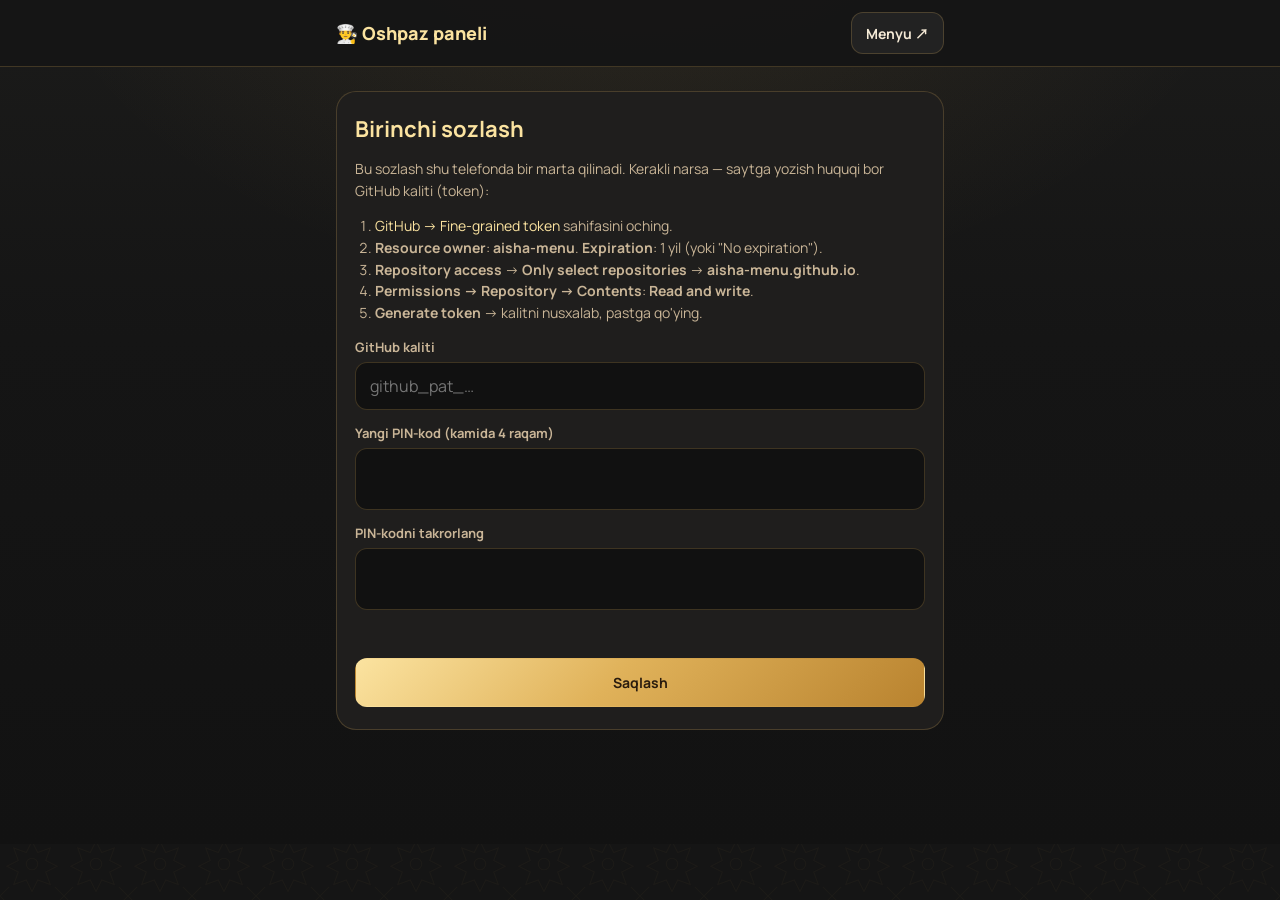
==== oshpaz.html @ 8985cff1 "AISHA (아이샤) e-menu: AL-Fayz menyusidan nusxa, yangi nom, logo, aloqa ma'lumotlari va narxlar Co-Auth" ====
<!doctype html>
<html lang="uz">
<head>
  <meta charset="utf-8">
  <meta name="viewport" content="width=device-width, initial-scale=1, viewport-fit=cover">
  <meta name="robots" content="noindex, nofollow">
  <title>AISHA — Oshpaz paneli</title>
  <meta name="theme-color" content="#151515">
  <link rel="icon" href="data:image/svg+xml,%3Csvg xmlns='http://www.w3.org/2000/svg' viewBox='0 0 40 40'%3E%3Cpath fill='%23E0B25A' d='M20 1l4.6 8.9 9.5-3.4-3.4 9.5L39.6 20l-8.9 4.6 3.4 9.5-9.5-3.4L20 39.6l-4.6-8.9-9.5 3.4 3.4-9.5L.4 20l8.9-4.6-3.4-9.5 9.5 3.4z'/%3E%3Ccircle cx='20' cy='20' r='11' fill='%23151515'/%3E%3Ctext x='20' y='25.5' text-anchor='middle' font-size='16' font-weight='700' fill='%23E0B25A' font-family='Georgia,serif'%3EA%3C/text%3E%3C/svg%3E">
  <link rel="preconnect" href="https://fonts.googleapis.com">
  <link rel="preconnect" href="https://fonts.gstatic.com" crossorigin>
  <link href="https://fonts.googleapis.com/css2?family=Manrope:wght@400;500;600;700;800&family=Noto+Sans+KR:wght@400;500;700&display=swap" rel="stylesheet">
  <link rel="stylesheet" href="style.css">
  <style>
    body { padding-bottom: 90px; }
    .wrap { max-width: 640px; margin: 0 auto; padding: 0 16px; }
    .top { position: sticky; top: 0; z-index: 10; background: rgba(21, 21, 21, .96); border-bottom: 1px solid var(--line); }
    .top .wrap { display: flex; align-items: center; gap: 10px; padding-top: 12px; padding-bottom: 12px; }
    .top h1 { flex: 1; margin: 0; font-size: 18px; font-weight: 800; color: var(--gold-2); }
    .btn { border: 1px solid var(--line); background: rgba(255, 255, 255, .06); color: var(--ink); border-radius: 12px; padding: 10px 14px; font: inherit; font-weight: 700; font-size: 14px; cursor: pointer; }
    .btn.gold { background: var(--gold-grad); color: #2A1C0E; border-color: transparent; }
    .btn.danger { color: #ff9b8a; }
    .btn:disabled { opacity: .5; }
    .panel { margin: 24px auto; padding: 22px 18px; border: 1px solid var(--line); border-radius: var(--radius); background: var(--card); }
    .panel h2 { margin: 0 0 6px; font-size: 22px; color: var(--gold-2); }
    .panel p, .panel li { color: var(--ink-2); font-size: 14px; line-height: 1.55; }
    .panel ol { padding-left: 20px; margin: 8px 0 14px; }
    .panel a { color: var(--gold-2); }
    label { display: block; font-size: 13px; font-weight: 700; color: var(--ink-2); margin: 14px 0 6px; }
    input { width: 100%; padding: 12px 14px; border-radius: 12px; border: 1px solid var(--line); background: #111; color: var(--ink); font: inherit; font-size: 16px; }
    input:focus { outline: 2px solid var(--gold); border-color: transparent; }
    .pin { letter-spacing: .5em; text-align: center; font-size: 26px; font-weight: 800; }
    .err { color: #ff9b8a; font-size: 14px; min-height: 20px; margin: 10px 0 0; }
    .row-btns { display: flex; gap: 10px; margin-top: 18px; }
    .row-btns .btn { flex: 1; padding: 14px; }
    .seg { display: flex; gap: 8px; padding: 12px 0; }
    .seg button { flex: 1; }
    .seg button.on { background: var(--gold-grad); color: #2A1C0E; border-color: transparent; }
    .summary { font-size: 14px; color: var(--ink-2); margin: 4px 0 8px; }
    .summary b { color: var(--gold-2); }
    .search { margin: 4px 0 10px; }
    .cat { margin: 22px 0 8px; font-size: 15px; font-weight: 800; color: var(--gold); text-transform: uppercase; letter-spacing: .06em; }
    .dish { display: flex; align-items: center; gap: 12px; padding: 10px; border-radius: 14px; background: var(--card); border: 1px solid var(--line); margin-bottom: 8px; cursor: pointer; user-select: none; }
    .dish img, .dish .noimg { width: 56px; height: 42px; border-radius: 8px; object-fit: cover; flex: none; background: #333; display: grid; place-items: center; }
    .dish .nm { flex: 1; min-width: 0; }
    .dish .nm b { display: block; font-size: 15px; color: var(--ink); }
    .dish .nm span { font-size: 12.5px; color: var(--ink-2); }
    .dish.off { background: #1a1212; border-color: rgba(255, 120, 100, .35); }
    .dish.off img { filter: grayscale(1); opacity: .5; }
    .dish.off .nm b { color: #b9a9a0; text-decoration: line-through; }
    .sw { flex: none; width: 54px; height: 32px; border-radius: 99px; background: #4b4b4b; position: relative; transition: background .2s; }
    .sw::after { content: ""; position: absolute; top: 3px; left: 3px; width: 26px; height: 26px; border-radius: 50%; background: #fff; transition: transform .2s; }
    .dish:not(.off) .sw { background: #3fae5a; }
    .dish:not(.off) .sw::after { transform: translateX(22px); }
    .state { font-size: 11px; font-weight: 800; width: 52px; text-align: center; flex: none; }
    .dish:not(.off) .state { color: #6fd38a; }
    .dish.off .state { color: #ff9b8a; }
    .vid { display: flex; align-items: center; gap: 12px; padding: 10px; border-radius: 14px; background: var(--card); border: 1px solid var(--line); margin-bottom: 8px; }
    .vid img, .vid .noimg { width: 72px; height: 54px; border-radius: 8px; object-fit: cover; flex: none; background: linear-gradient(160deg, #833AB4, #E1306C 55%, #F77737); display: grid; place-items: center; font-size: 11px; font-weight: 800; color: #fff; }
    .vid .nm { flex: 1; min-width: 0; font-size: 14px; }
    .vid .nm b { display: block; color: var(--ink); }
    .vid .nm span { display: block; color: var(--ink-2); font-size: 12px; overflow: hidden; text-overflow: ellipsis; white-space: nowrap; }
    .vid .btn { padding: 8px 10px; }
    .status { position: fixed; left: 50%; bottom: calc(16px + var(--safe-b)); transform: translateX(-50%); z-index: 30; max-width: calc(100% - 32px);
      padding: 12px 18px; border-radius: 99px; font-weight: 700; font-size: 14px; background: #2a2a2a; border: 1px solid var(--line); color: var(--ink); box-shadow: var(--shadow); text-align: center; }
    .status.ok { border-color: #3fae5a; }
    .status.bad { border-color: #ff7b66; color: #ffb3a6; }
    .status[hidden] { display: none; }
    [hidden] { display: none !important; }
  </style>
</head>
<body>
  <header class="top"><div class="wrap">
    <h1>👨‍🍳 Oshpaz paneli</h1>
    <a class="btn" href="./" target="_blank">Menyu ↗</a>
    <button class="btn" id="lock" hidden>🔒</button>
  </div></header>

  <main class="wrap">
    <!-- 1) first time on this phone: GitHub key + PIN -->
    <section class="panel" id="setup" hidden>
      <h2>Birinchi sozlash</h2>
      <p>Bu sozlash shu telefonda bir marta qilinadi. Kerakli narsa — saytga yozish huquqi bor GitHub kaliti (token):</p>
      <ol>
        <li><a href="https://github.com/settings/personal-access-tokens/new" target="_blank" rel="noopener">GitHub → Fine-grained token</a> sahifasini oching.</li>
        <li><b>Resource owner</b>: <b>aisha-menu</b>. <b>Expiration</b>: 1 yil (yoki "No expiration").</li>
        <li><b>Repository access</b> → <b>Only select repositories</b> → <b>aisha-menu.github.io</b>.</li>
        <li><b>Permissions → Repository → Contents</b>: <b>Read and write</b>.</li>
        <li><b>Generate token</b> → kalitni nusxalab, pastga qo'ying.</li>
      </ol>
      <label for="token">GitHub kaliti</label>
      <input id="token" type="password" autocomplete="off" placeholder="github_pat_…">
      <label for="pin1">Yangi PIN-kod (kamida 4 raqam)</label>
      <input id="pin1" class="pin" type="password" inputmode="numeric" autocomplete="new-password" maxlength="8">
      <label for="pin2">PIN-kodni takrorlang</label>
      <input id="pin2" class="pin" type="password" inputmode="numeric" autocomplete="new-password" maxlength="8">
      <p class="err" id="setup-err"></p>
      <div class="row-btns"><button class="btn gold" id="setup-save">Saqlash</button></div>
    </section>

    <!-- 2) every visit: PIN -->
    <section class="panel" id="login" hidden>
      <h2>PIN-kodni kiriting</h2>
      <input id="pin" class="pin" type="password" inputmode="numeric" autocomplete="current-password" maxlength="8" autofocus>
      <p class="err" id="login-err"></p>
      <div class="row-btns"><button class="btn gold" id="login-go">Kirish</button></div>
      <div class="row-btns"><button class="btn danger" id="reset">PIN esdan chiqdi — qaytadan sozlash</button></div>
    </section>

    <!-- 3) the panel -->
    <section id="app" hidden>
      <div class="seg"><button class="btn on" data-tab="dishes">🍽️ Taomlar</button><button class="btn" data-tab="videos">🎬 Videolar</button></div>

      <div id="tab-dishes">
        <p class="summary" id="summary"></p>
        <p class="summary">Taomni bosing: <b style="color:#6fd38a">BOR</b> ↔ <b style="color:#ff9b8a">YO'Q</b>. "Yo'q" taomlar mijozlarga ko'rinmaydi. O'zgarish saytda 1–2 daqiqada chiqadi.</p>
        <input class="search" id="search" type="search" placeholder="🔍 Qidirish…">
        <div id="dishes"></div>
      </div>

      <div id="tab-videos" hidden>
        <div class="panel" style="margin-top:8px">
          <h2>Video qo'shish</h2>
          <p>YouTube (oddiy video yoki Shorts) yoki Instagram (Reels) havolasini qo'ying.</p>
          <label for="v-url">Havola</label>
          <input id="v-url" type="url" placeholder="https://youtube.com/shorts/… yoki https://instagram.com/reel/…">
          <label for="v-title">Sarlavha (ixtiyoriy)</label>
          <input id="v-title" type="text" placeholder="Masalan: Qozonda osh tayyorlash">
          <p class="err" id="v-err"></p>
          <div class="row-btns"><button class="btn gold" id="v-add">Qo'shish</button></div>
        </div>
        <div id="videos"></div>
      </div>
    </section>
  </main>

  <div class="status" id="status" hidden></div>

  <script>
  (function () {
    "use strict";
    const REPO = "aisha-menu/aisha-menu.github.io", BRANCH = "main";
    const KEY = "aisha_chef_key";   // GitHub token, encrypted with the PIN (AES-GCM, key from PBKDF2)
    const $ = (s) => document.querySelector(s);
    const esc = (s) => String(s).replace(/[&<>"]/g, (c) => ({ "&": "&amp;", "<": "&lt;", ">": "&gt;", '"': "&quot;" }[c]));
    const store = {
      get() { try { return JSON.parse(localStorage.getItem(KEY)); } catch (e) { return null; } },
      set(v) { try { localStorage.setItem(KEY, JSON.stringify(v)); return true; } catch (e) { return false; } },
      del() { try { localStorage.removeItem(KEY); } catch (e) { /* ignore */ } }
    };

    /* ---------- PIN-encrypted token ---------- */
    const enc = new TextEncoder(), dec = new TextDecoder();
    const b64 = (buf) => btoa(String.fromCharCode(...new Uint8Array(buf)));
    const unb64 = (s) => Uint8Array.from(atob(s), (c) => c.charCodeAt(0));
    async function keyFrom(pin, salt) {
      const base = await crypto.subtle.importKey("raw", enc.encode(pin), "PBKDF2", false, ["deriveKey"]);
      return crypto.subtle.deriveKey({ name: "PBKDF2", salt, iterations: 250000, hash: "SHA-256" }, base, { name: "AES-GCM", length: 256 }, false, ["encrypt", "decrypt"]);
    }
    async function seal(token, pin) {
      const salt = crypto.getRandomValues(new Uint8Array(16)), iv = crypto.getRandomValues(new Uint8Array(12));
      const ct = await crypto.subtle.encrypt({ name: "AES-GCM", iv }, await keyFrom(pin, salt), enc.encode(token));
      return { salt: b64(salt), iv: b64(iv), ct: b64(ct) };
    }
    async function unseal(box, pin) {
      const pt = await crypto.subtle.decrypt({ name: "AES-GCM", iv: unb64(box.iv) }, await keyFrom(pin, unb64(box.salt)), unb64(box.ct));
      return dec.decode(pt);
    }

    /* ---------- GitHub contents API ---------- */
    let token = null;
    const utf8b64 = (str) => { const bytes = enc.encode(str); let bin = ""; bytes.forEach((b) => { bin += String.fromCharCode(b); }); return btoa(bin); };
    async function gh(path, opts = {}) {
      const r = await fetch(`https://api.github.com/repos/${REPO}/contents/${path}${opts.method ? "" : `?ref=${BRANCH}`}`, {
        cache: "no-store", ...opts,
        headers: { Authorization: `Bearer ${token}`, Accept: "application/vnd.github+json", "X-GitHub-Api-Version": "2022-11-28", ...(opts.headers || {}) }
      });
      if (!r.ok) { const e = new Error(`GitHub ${r.status}`); e.status = r.status; throw e; }
      return r.json();
    }
    // read a JSON file; a missing file reads as `fallback`
    async function readFile(path, fallback) {
      try {
        const f = await gh(path);
        return { sha: f.sha, json: JSON.parse(dec.decode(unb64(f.content.replace(/\n/g, "")))) };
      } catch (e) { if (e.status === 404) return { sha: null, json: fallback }; throw e; }
    }
    // read the newest copy, apply `edit` to it, write it back; retry once if someone else saved in between
    async function update(path, fallback, edit, message) {
      for (let attempt = 0; ; attempt++) {
        const { sha, json } = await readFile(path, fallback);
        const next = edit(json);
        try {
          await gh(path, { method: "PUT", body: JSON.stringify({ message, branch: BRANCH, sha: sha || undefined,
            content: utf8b64(JSON.stringify(next, null, 2) + "\n") }) });
          return next;
        } catch (e) { if (attempt === 0 && (e.status === 409 || e.status === 422)) continue; throw e; }
      }
    }
    function explain(e) {
      if (e.status === 401) return "Kalit noto'g'ri yoki muddati tugagan. Qaytadan sozlang.";
      if (e.status === 403 || e.status === 404) return "Kalitda saytga yozish huquqi yo'q (Contents: Read and write, aisha-menu.github.io).";
      return "Internet yoki GitHub bilan muammo. Qaytadan urinib ko'ring.";
    }

    let stTimer;
    function status(msg, kind, stay) {
      const el = $("#status"); el.textContent = msg; el.className = "status" + (kind ? " " + kind : ""); el.hidden = false;
      clearTimeout(stTimer); if (!stay) stTimer = setTimeout(() => { el.hidden = true; }, 3500);
    }

    /* ---------- screens ---------- */
    function show(id) { ["setup", "login", "app"].forEach((s) => { $("#" + s).hidden = s !== id; }); $("#lock").hidden = id !== "app"; }

    $("#setup-save").addEventListener("click", async () => {
      const t = $("#token").value.trim(), p1 = $("#pin1").value, p2 = $("#pin2").value, err = $("#setup-err");
      err.textContent = "";
      if (!t) return (err.textContent = "Kalitni kiriting.");
      if (!/^\d{4,8}$/.test(p1)) return (err.textContent = "PIN 4–8 ta raqamdan iborat bo'lsin.");
      if (p1 !== p2) return (err.textContent = "PIN-kodlar bir xil emas.");
      $("#setup-save").disabled = true; err.textContent = "Tekshirilmoqda…";
      token = t;
      try {
        const r = await fetch(`https://api.github.com/repos/${REPO}`, { cache: "no-store", headers: { Authorization: `Bearer ${t}`, Accept: "application/vnd.github+json" } });
        if (!r.ok) throw Object.assign(new Error(), { status: r.status });
        const repo = await r.json();
        if (!repo.permissions || !repo.permissions.push) throw Object.assign(new Error(), { status: 403 });
        if (!store.set(await seal(t, p1))) throw new Error("storage");
        err.textContent = ""; start();
      } catch (e) { token = null; err.textContent = e.message === "storage" ? "Brauzer xotirasiga yozib bo'lmadi (yashirin rejimdan chiqing)." : explain(e); }
      $("#setup-save").disabled = false;
    });

    async function login() {
      const err = $("#login-err");
      err.textContent = "";
      try { token = await unseal(store.get(), $("#pin").value); start(); }
      catch (e) { err.textContent = "PIN noto'g'ri."; $("#pin").select(); }
    }
    $("#login-go").addEventListener("click", login);
    $("#pin").addEventListener("keydown", (e) => { if (e.key === "Enter") login(); });
    $("#reset").addEventListener("click", () => { if (confirm("Saqlangan kalit o'chiriladi va qaytadan sozlaysiz. Davom etamizmi?")) { store.del(); show("setup"); } });
    $("#lock").addEventListener("click", () => { token = null; $("#pin").value = ""; show("login"); });

    document.querySelectorAll("[data-tab]").forEach((b) => b.addEventListener("click", () => {
      document.querySelectorAll("[data-tab]").forEach((x) => x.classList.toggle("on", x === b));
      $("#tab-dishes").hidden = b.dataset.tab !== "dishes"; $("#tab-videos").hidden = b.dataset.tab !== "videos";
    }));

    /* ---------- dishes on / off ---------- */
    let menu = null, off = new Set(), videos = [];
    const pending = new Map();   // id -> true (switch off) / false (switch on), not yet saved
    let saveTimer = null, saving = false;

    async function start() {
      show("app");
      status("Yuklanmoqda…", "", true);
      try {
        const [m, st, vd] = await Promise.all([
          fetch(`menu.json?t=${Date.now()}`, { cache: "no-store" }).then((r) => r.json()),
          readFile("status.json", { off: [] }), readFile("videos.json", { videos: [] })
        ]);
        menu = m; off = new Set(st.json.off || []); videos = vd.json.videos || [];
        drawDishes(); drawVideos(); $("#status").hidden = true;
      } catch (e) { status(explain(e), "bad", true); }
    }

    function drawDishes() {
      const q = $("#search").value.trim().toLowerCase();
      const items = menu.items.filter((i) => !i.hidden);
      const offCount = items.filter((i) => off.has(i.id)).length;
      $("#summary").innerHTML = offCount ? `Hozir <b>${offCount} ta</b> taom o'chirilgan (mijozlarga ko'rinmaydi).` : "Hamma taomlar yoqilgan.";
      $("#dishes").innerHTML = menu.categories.map((c) => {
        const list = items.filter((i) => i.cat === c.id && (!q || [i.name.uz, i.name.ko, i.name.en, i.name.ru].join(" ").toLowerCase().includes(q)));
        if (!list.length) return "";
        return `<div class="cat">${c.icon} ${esc(c.name.uz)}</div>` + list.map((i) => {
          const pic = i.image || (i.images || [])[0];
          return `<div class="dish${off.has(i.id) ? " off" : ""}" data-id="${esc(i.id)}" role="switch" aria-checked="${!off.has(i.id)}" tabindex="0">
            ${pic ? `<img src="${esc(pic)}" alt="" loading="lazy">` : `<div class="noimg">🍽️</div>`}
            <div class="nm"><b>${esc(i.name.uz)}</b><span>${esc(i.name.ko)} · ${i.price.toLocaleString("en-US")}원</span></div>
            <span class="state">${off.has(i.id) ? "YO'Q" : "BOR"}</span><span class="sw"></span></div>`;
        }).join("");
      }).join("") || `<p class="summary">Hech narsa topilmadi.</p>`;
    }
    $("#search").addEventListener("input", drawDishes);

    function toggle(id) {
      const nowOff = !off.has(id);
      if (nowOff) off.add(id); else off.delete(id);
      pending.set(id, nowOff);
      drawDishes();
      status("Saqlanmoqda…", "", true);
      clearTimeout(saveTimer); saveTimer = setTimeout(saveDishes, 1200);   // several taps in a row -> one save
    }
    $("#dishes").addEventListener("click", (e) => { const d = e.target.closest(".dish"); if (d) toggle(d.dataset.id); });
    $("#dishes").addEventListener("keydown", (e) => { const d = e.target.closest(".dish"); if (d && (e.key === " " || e.key === "Enter")) { e.preventDefault(); toggle(d.dataset.id); } });

    async function saveDishes() {
      if (saving) { saveTimer = setTimeout(saveDishes, 800); return; }
      if (!pending.size) return;
      saving = true;
      const batch = new Map(pending); pending.clear();
      const names = [...batch].map(([id, o]) => `${o ? "−" : "+"}${id}`).join(" ");
      try {
        const next = await update("status.json", { off: [] }, (json) => {
          const s = new Set(json.off || []);
          batch.forEach((o, id) => { if (o) s.add(id); else s.delete(id); });
          return { off: [...s].sort() };
        }, `Oshpaz: ${names}`);
        off = new Set(next.off); pending.forEach((o, id) => { if (o) off.add(id); else off.delete(id); });
        drawDishes();
        if (!pending.size) status("✓ Saqlandi. Saytda 1–2 daqiqada ko'rinadi.", "ok");
      } catch (e) {
        batch.forEach((o, id) => { if (!pending.has(id)) pending.set(id, o); });   // keep them for the next try
        status(explain(e) + " (o'zgarish saqlanmadi)", "bad", true);
      }
      saving = false;
    }
    window.addEventListener("beforeunload", (e) => { if (pending.size || saving) { e.preventDefault(); e.returnValue = ""; } });

    /* ---------- videos ---------- */
    function parseVideo(url) {
      let m = String(url).match(/(?:youtu\.be\/|youtube\.com\/(?:watch\?(?:.*&)?v=|shorts\/|embed\/|live\/))([\w-]{11})/);
      if (m) return { thumb: `https://i.ytimg.com/vi/${m[1]}/hqdefault.jpg`, kind: /\/shorts\//.test(url) ? "YouTube Shorts" : "YouTube" };
      m = String(url).match(/instagram\.com\/(?:[\w.]+\/)?(reel|reels|p|tv)\/([\w-]+)/);
      if (m) return { thumb: null, kind: "Instagram" };
      return null;
    }
    function drawVideos() {
      $("#videos").innerHTML = videos.length ? videos.map((v, i) => {
        const p = parseVideo(v.url) || {};
        const title = typeof v.title === "string" ? v.title : (v.title && (v.title.uz || v.title.en)) || "";
        return `<div class="vid">${p.thumb ? `<img src="${esc(p.thumb)}" alt="" loading="lazy">` : `<div class="noimg">Instagram</div>`}
          <div class="nm"><b>${esc(title || p.kind || "Video")}</b><span>${esc(v.url)}</span></div>
          <button class="btn" data-up="${i}" ${i ? "" : "disabled"} aria-label="Yuqoriga">↑</button>
          <button class="btn danger" data-del="${i}" aria-label="O'chirish">🗑</button></div>`;
      }).join("") : `<p class="summary">Hali video yo'q. Menyuda "Tez orada" deb turadi.</p>`;
    }
    async function changeVideos(edit, message, okMsg) {
      status("Saqlanmoqda…", "", true);
      try {
        const next = await update("videos.json", { videos: [] }, (json) => ({ videos: edit(json.videos || []) }), message);
        videos = next.videos; drawVideos(); status(okMsg, "ok"); return true;
      } catch (e) { status(explain(e), "bad", true); return false; }
    }
    $("#v-add").addEventListener("click", async () => {
      const url = $("#v-url").value.trim(), title = $("#v-title").value.trim(), err = $("#v-err");
      err.textContent = "";
      if (!parseVideo(url)) return (err.textContent = "Bu YouTube yoki Instagram havolasi emas.");
      $("#v-add").disabled = true;
      const item = title ? { url, title } : { url };
      if (await changeVideos((list) => [item, ...list.filter((v) => v.url !== url)], `Video qo'shildi: ${title || url}`, "✓ Video qo'shildi. Saytda 1–2 daqiqada chiqadi.")) {
        $("#v-url").value = ""; $("#v-title").value = "";
      }
      $("#v-add").disabled = false;
    });
    $("#videos").addEventListener("click", (e) => {
      const del = e.target.closest("[data-del]"), up = e.target.closest("[data-up]");
      if (del) {
        const v = videos[+del.dataset.del];
        if (v && confirm("Bu video menyudan olib tashlansinmi?")) changeVideos((list) => list.filter((x) => x.url !== v.url), `Video olib tashlandi: ${v.url}`, "✓ Video olib tashlandi.");
      } else if (up) {
        const v = videos[+up.dataset.up];
        if (v) changeVideos((list) => {
          const i = list.findIndex((x) => x.url === v.url);
          if (i > 0) { const c = list.slice(); [c[i - 1], c[i]] = [c[i], c[i - 1]]; return c; }
          return list;
        }, `Video tartibi: ${v.url}`, "✓ Tartib saqlandi.");
      }
    });

    /* ---------- boot ---------- */
    if (!window.crypto || !crypto.subtle) { show("setup"); $("#setup-err").textContent = "Bu brauzer juda eski. Chrome yoki Safari'ning yangi versiyasini oching."; $("#setup-save").disabled = true; }
    else show(store.get() ? "login" : "setup");
  })();
  </script>
</body>
</html>
---- style.css ----
/* AISHA e-menu — premium dark theme: matte charcoal background, gold lettering, dishes lit like on a restaurant table */
:root {
  --bg: #151515;
  --bg-2: #1C1C1B;
  --card: #1F1E1D;
  --card-2: #262523;
  --ink: #F5EAD6;
  --ink-2: #C9B597;
  --gold: #E0B25A;
  --gold-2: #FBE3A0;
  --gold-deep: #E9BE6A;
  --gold-grad: linear-gradient(135deg, #FBE3A0 0%, #E0B25A 45%, #B9832F 100%);
  --line: rgba(224, 178, 90, .22);
  --radius: 20px;
  --shadow: 0 18px 40px -18px rgba(0, 0, 0, .75), 0 2px 8px rgba(0, 0, 0, .25);
  --font: "Manrope", "Noto Sans KR", system-ui, -apple-system, sans-serif;
  --display: "Cormorant Garamond", "Playfair Display", "Noto Sans KR", Georgia, serif;
  --safe-b: env(safe-area-inset-bottom, 0px);

  /* naqsh tiles (8-point star girih + band), drawn in gold */
  --naqsh: url("data:image/svg+xml,%3Csvg xmlns='http://www.w3.org/2000/svg' width='56' height='56' viewBox='0 0 56 56'%3E%3Cg fill='none' stroke='%23E0B25A' stroke-width='1'%3E%3Cpath d='M28 8l5 10 11-4-4 11 10 5-10 5 4 11-11-4-5 10-5-10-11 4 4-11-10-5 10-5-4-11 11 4z'/%3E%3Ccircle cx='28' cy='28' r='5'/%3E%3Cpath d='M0 0l8 8M56 0l-8 8M0 56l8-8M56 56l-8-8' /%3E%3C/g%3E%3C/svg%3E");
  --band: url("data:image/svg+xml,%3Csvg xmlns='http://www.w3.org/2000/svg' width='36' height='14' viewBox='0 0 36 14'%3E%3Cg fill='none' stroke='%23E0B25A' stroke-width='1.1'%3E%3Cpath d='M0 7h6M30 7h6'/%3E%3Cpath d='M18 1.5l5.5 5.5-5.5 5.5-5.5-5.5z' fill='%23E0B25A' fill-opacity='.35'/%3E%3Ccircle cx='9' cy='7' r='1.4' fill='%23E0B25A' stroke='none'/%3E%3Ccircle cx='27' cy='7' r='1.4' fill='%23E0B25A' stroke='none'/%3E%3C/g%3E%3C/svg%3E");
  --star-mask: url("data:image/svg+xml,%3Csvg xmlns='http://www.w3.org/2000/svg' viewBox='0 0 40 40'%3E%3Cpath d='M20 1l4.6 8.9 9.5-3.4-3.4 9.5L39.6 20l-8.9 4.6 3.4 9.5-9.5-3.4L20 39.6l-4.6-8.9-9.5 3.4 3.4-9.5L.4 20l8.9-4.6-3.4-9.5 9.5 3.4z'/%3E%3C/svg%3E");
}

* { box-sizing: border-box; -webkit-tap-highlight-color: transparent; }
html { scroll-behavior: smooth; scroll-padding-top: 70px; background: var(--bg); }
body {
  margin: 0; font-family: var(--font); color: var(--ink); -webkit-font-smoothing: antialiased; overflow-x: hidden;
  padding-bottom: calc(90px + var(--safe-b));
  background:
    radial-gradient(900px 600px at 50% -120px, rgba(224, 178, 90, .10), transparent 70%),
    linear-gradient(180deg, #1B1B1A 0%, var(--bg) 40%, #121212 100%);
  background-color: var(--bg);
}
body::before { content: ""; position: fixed; inset: 0; z-index: -1; pointer-events: none; background: var(--naqsh); background-size: 64px; opacity: .035; }
body.lock { overflow: hidden; }
html[lang="ko"] body { word-break: keep-all; }
button { font: inherit; color: inherit; cursor: pointer; border: 0; background: none; }
a { color: inherit; text-decoration: none; }
img { display: block; max-width: 100%; }

/* gold lettering with a slow light sweep */
.brand { font-family: "Fredoka", var(--font); font-weight: 700; letter-spacing: .05em; margin: 0; color: var(--gold);
  background: linear-gradient(110deg, #B9832F 0%, #E0B25A 30%, #FFF4D2 45%, #E0B25A 60%, #B9832F 100%);
  background-size: 250% 100%; -webkit-background-clip: text; background-clip: text; -webkit-text-fill-color: transparent;
  filter: drop-shadow(0 4px 18px rgba(224, 178, 90, .35)); animation: shine 5s ease-in-out infinite; }
@keyframes shine { 0%, 15% { background-position: 100% 0; } 60%, 100% { background-position: 0 0; } }
.brand-sub { margin: 6px 0 0; color: var(--gold-2); font-weight: 600; letter-spacing: .32em; text-transform: uppercase; font-size: 11.5px; opacity: .85; }
.ornament-line { height: 14px; background: var(--band) repeat-x center; opacity: .75; margin: 16px auto; width: min(320px, 80%); }

/* ---------- HERO ---------- */
.hero { position: relative; text-align: center; padding: 16px 16px 26px; overflow: hidden; }
.hero::after { content: ""; position: absolute; left: 10%; right: 10%; bottom: 0; height: 14px; background: var(--band) repeat-x center; opacity: .55; }
.hero-pattern { position: absolute; inset: 0; background: var(--naqsh); background-size: 56px; opacity: .10;
  -webkit-mask-image: radial-gradient(70% 60% at 50% 35%, #000 20%, transparent 80%); mask-image: radial-gradient(70% 60% at 50% 35%, #000 20%, transparent 80%); }
.hero-top { position: relative; z-index: 2; display: flex; justify-content: space-between; align-items: center; }
.halal-pill { font-size: 11px; font-weight: 800; letter-spacing: .16em; color: var(--gold-2); border: 1px solid var(--line); background: rgba(224, 178, 90, .08); padding: 6px 11px; border-radius: 99px; }
.lang-btn { display: flex; gap: 6px; align-items: center; padding: 7px 12px; border-radius: 99px; background: rgba(255, 255, 255, .06); border: 1px solid var(--line); font-size: 13px; color: var(--ink); }
.lang-btn b { color: var(--gold); }
.hero-logo { position: relative; z-index: 2; width: 140px; height: 76px; margin: 10px auto 4px; display: block;
  filter: drop-shadow(0 6px 20px rgba(224, 178, 90, .35)); animation: rise 1s cubic-bezier(.2, .8, .2, 1) both; }
.hero .brand { position: relative; z-index: 2; font-size: 56px; line-height: 1.02; animation: rise 1s .1s cubic-bezier(.2, .8, .2, 1) both, shine 5s 1.2s ease-in-out infinite; }
.hero .brand-sub { position: relative; z-index: 2; animation: rise 1s .2s cubic-bezier(.2, .8, .2, 1) both; }
/* signature dish slowly turning under a warm spotlight */
.hero-dish { position: relative; z-index: 1; width: min(300px, 78vw); aspect-ratio: 4 / 3; margin: 6px auto -6px; animation: rise 1.2s .3s cubic-bezier(.2, .8, .2, 1) both; }
.hero-dish .halo { position: absolute; inset: -8% -14%; border-radius: 50%;
  background: radial-gradient(closest-side, rgba(255, 214, 140, .38), rgba(224, 178, 90, .12) 55%, transparent 75%); animation: breathe 5s ease-in-out infinite; }
.hero-dish img { position: relative; width: 100%; height: 100%; object-fit: contain; filter: drop-shadow(0 24px 30px rgba(0, 0, 0, .65)); animation: turn 60s linear infinite; }
@keyframes turn { to { transform: rotate(360deg); } }
@keyframes breathe { 50% { opacity: .65; transform: scale(.96); } }
.hero-call { position: relative; z-index: 2; display: inline-flex; align-items: center; gap: 6px; margin-top: 16px; padding: 11px 20px; border-radius: 99px;
  font-weight: 800; font-size: 15px; color: #2A1C0E; background: var(--gold-grad); box-shadow: 0 10px 26px -10px rgba(224, 178, 90, .7);
  animation: rise 1s .4s cubic-bezier(.2, .8, .2, 1) both; }
@keyframes rise { from { opacity: 0; transform: translateY(16px); } }
/* floating gold dust */
.dust { position: absolute; inset: 0; pointer-events: none; z-index: 1; }
.dust i { position: absolute; bottom: -10px; width: 3px; height: 3px; border-radius: 50%; background: var(--gold-2); box-shadow: 0 0 8px 2px rgba(251, 227, 160, .6);
  opacity: 0; animation: float 9s linear infinite; }
.dust i:nth-child(1) { left: 8%; animation-delay: 0s; } .dust i:nth-child(2) { left: 18%; animation-delay: 2.2s; animation-duration: 11s; }
.dust i:nth-child(3) { left: 29%; animation-delay: 4.5s; } .dust i:nth-child(4) { left: 41%; animation-delay: 1.1s; animation-duration: 12s; }
.dust i:nth-child(5) { left: 52%; animation-delay: 6s; } .dust i:nth-child(6) { left: 63%; animation-delay: 3.3s; animation-duration: 10s; }
.dust i:nth-child(7) { left: 72%; animation-delay: 7.4s; } .dust i:nth-child(8) { left: 81%; animation-delay: .6s; animation-duration: 13s; }
.dust i:nth-child(9) { left: 90%; animation-delay: 5.2s; } .dust i:nth-child(10) { left: 96%; animation-delay: 8s; animation-duration: 11s; }
@keyframes float { 10% { opacity: .9; } 80% { opacity: .6; } 100% { transform: translate(18px, -520px); opacity: 0; } }

/* ---------- TABS ---------- */
.tabs { position: sticky; top: 0; z-index: 20; background: rgba(21, 21, 21, .96); border-bottom: 1px solid var(--line); }
.tabs-inner { display: flex; gap: 8px; overflow-x: auto; padding: 10px 16px; scrollbar-width: none; scroll-snap-type: x proximity; }
.tabs-inner::-webkit-scrollbar { display: none; }
.tab { flex: none; scroll-snap-align: center; display: flex; align-items: center; gap: 6px; padding: 9px 15px; border-radius: 99px; font-weight: 700; font-size: 14px; white-space: nowrap;
  background: rgba(255, 255, 255, .04); border: 1px solid var(--line); color: var(--ink-2); transition: all .25s; }
.tab.active { color: #2A1C0E; border-color: transparent; background: var(--gold-grad); box-shadow: 0 8px 20px -8px rgba(224, 178, 90, .75); }

/* ---------- SECTIONS ---------- */
main { max-width: 1100px; margin: 0 auto; padding: 0 16px; }
.section { padding-top: 30px; }
.section-head { text-align: center; margin-bottom: 16px; }
.section-head h2 { font-family: var(--display); font-weight: 700; font-size: 36px; line-height: 1.1; margin: 0; color: var(--gold-2); letter-spacing: .01em; }
.section-head .icon { font-size: 24px; display: block; margin-bottom: 4px; }
.section-head .ornament-line { margin: 10px auto 0; width: 200px; }
.section-note { text-align: center; color: var(--ink-2); font-size: 14px; margin: -4px 0 14px; }
.group-title { display: flex; align-items: center; gap: 10px; margin: 24px 2px 12px; font-family: var(--display); font-weight: 700; font-size: 22px; color: var(--gold); letter-spacing: .02em; }
.group-title::before { content: ""; width: 14px; height: 14px; flex: none; background: var(--gold); -webkit-mask: var(--star-mask) center/contain no-repeat; mask: var(--star-mask) center/contain no-repeat; }
.group-title::after { content: ""; flex: 1; height: 1px; background: linear-gradient(90deg, var(--line), transparent); }

.grid { display: grid; grid-template-columns: repeat(2, minmax(0, 1fr)); gap: 12px; }
@media (min-width: 720px) { .grid { grid-template-columns: repeat(3, minmax(0, 1fr)); gap: 18px; } }
@media (min-width: 1000px) { .grid { grid-template-columns: repeat(4, minmax(0, 1fr)); } }

/* ---------- CARD ---------- */
.card { position: relative; display: flex; flex-direction: column; border-radius: var(--radius); box-shadow: var(--shadow); overflow: hidden;
  background: linear-gradient(180deg, var(--card-2), var(--card)); border: 1px solid var(--line); }
.card .corner { position: absolute; width: 22px; height: 22px; color: var(--gold); opacity: .6; z-index: 2; pointer-events: none; }
.card .corner.tl { top: 7px; left: 7px; }
.card .corner.br { bottom: 7px; right: 7px; transform: rotate(180deg); }
/* the photo sits under a warm spotlight so dishes stay bright on the dark page */
.thumb { position: relative; aspect-ratio: 4 / 3; overflow: hidden; cursor: zoom-in;
  background: radial-gradient(75% 70% at 50% 46%, #F2E6D2 0%, #C9B79C 38%, #4A4238 75%, #262523 100%); }
.thumb::after { content: ""; position: absolute; inset: 0; pointer-events: none; z-index: 2;
  background: linear-gradient(180deg, transparent 70%, rgba(31, 30, 29, .55)); }
.thumb img { width: 100%; height: 100%; object-fit: cover; transition: transform .6s cubic-bezier(.2, .8, .2, 1), opacity .4s; opacity: 0; position: relative; z-index: 1;
  filter: drop-shadow(0 10px 12px rgba(40, 24, 10, .45)); }
.thumb img.loaded { opacity: 1; }
.card:active .thumb img { transform: scale(1.04); }
.thumb .ph { position: absolute; inset: 0; display: grid; place-items: center; font-size: 46px; z-index: 1; }
.thumb .ph::before { content: ""; position: absolute; width: 74%; aspect-ratio: 1; background: #8a6a40; opacity: .2;
  -webkit-mask: var(--star-mask) center/contain no-repeat; mask: var(--star-mask) center/contain no-repeat; }
.body { display: flex; flex-direction: column; flex: 1; padding: 11px 12px 12px; }
.name { font-weight: 800; font-size: 20px; line-height: 1.2; margin: 0; color: var(--ink); }
.alt { font-size: 14px; color: var(--ink-2); margin-top: 3px; opacity: .85; }
.ready { align-self: flex-start; margin-top: 7px; font-size: 11.5px; font-weight: 800; color: #2A1C0E; background: var(--gold-grad); padding: 3px 9px; border-radius: 99px; }
.desc { font-size: 12.5px; line-height: 1.5; color: var(--ink-2); opacity: .85; margin: 7px 0 10px; flex: 1;
  display: -webkit-box; -webkit-line-clamp: 3; -webkit-box-orient: vertical; overflow: hidden; }
.card.open .desc { -webkit-line-clamp: unset; }
.foot { display: flex; align-items: center; justify-content: space-between; gap: 6px; padding-top: 9px; border-top: 1px solid var(--line); }
.price { font-weight: 800; font-size: 18px; color: var(--gold-2); white-space: nowrap; }
.add { width: 38px; height: 38px; border-radius: 50%; display: grid; place-items: center; font-size: 22px; font-weight: 700; color: #2A1C0E; flex: none;
  background: var(--gold-grad); box-shadow: 0 6px 16px -6px rgba(224, 178, 90, .8); transition: transform .15s; }
.add:active { transform: scale(.88); }
.stepper { display: flex; align-items: center; gap: 2px; background: rgba(224, 178, 90, .12); border: 1px solid var(--line); border-radius: 99px; padding: 3px; }
.stepper button { width: 30px; height: 30px; border-radius: 50%; font-size: 18px; font-weight: 800; color: #2A1C0E; background: var(--gold-grad); }
.stepper b { min-width: 22px; text-align: center; font-size: 14px; color: var(--gold-2); }
.in-cart { border-color: var(--gold); box-shadow: 0 0 0 1.5px rgba(224, 178, 90, .55), 0 0 28px -6px rgba(224, 178, 90, .45), var(--shadow); }

/* empty / coming soon */
.soon { text-align: center; padding: 34px 20px; border-radius: var(--radius); border: 1px dashed var(--gold); background: rgba(255, 255, 255, .03); position: relative; overflow: hidden; }
.soon::before { content: ""; position: absolute; inset: 0; background: var(--naqsh); background-size: 48px; opacity: .08; }
.soon svg { width: 56px; height: 56px; fill: var(--gold); position: relative; animation: spin 18s linear infinite; }
@keyframes spin { to { transform: rotate(360deg); } }
.soon h3 { position: relative; font-family: var(--display); font-size: 26px; margin: 10px 0 4px; color: var(--gold-2); }
.soon p { position: relative; margin: 0; color: var(--ink-2); font-size: 14px; }

/* ---------- FOOTER ---------- */
.footer { text-align: center; padding: 30px 16px 20px; margin-top: 40px; background: linear-gradient(180deg, transparent, rgba(0, 0, 0, .3)); }
.footer-logo { width: 96px; height: 52px; }
.brand.small { font-size: 28px; }
.brand-ko { position: relative; z-index: 2; margin: 2px 0 0; font-family: "Noto Sans KR", var(--font); font-weight: 700; font-size: 17px; letter-spacing: .3em; color: var(--gold-2); opacity: .9; }
.footer .brand-ko { font-size: 14px; }
.f-address { color: var(--ink-2); font-size: 14px; margin: 10px auto 6px; max-width: 320px; line-height: 1.5; }
.f-phone { display: inline-block; font-weight: 800; color: var(--gold-2); font-size: 18px; margin-bottom: 14px; }
.map-btns { display: flex; gap: 10px; justify-content: center; flex-wrap: wrap; }
.map-btn { display: flex; align-items: center; gap: 8px; padding: 11px 16px; border-radius: 14px; font-weight: 700; font-size: 14px; color: var(--ink);
  background: rgba(255, 255, 255, .05); border: 1px solid var(--line); }
.map-btn b { width: 24px; height: 24px; border-radius: 7px; display: grid; place-items: center; color: #fff; font-size: 13px; }
.naver b { background: #03C75A; }
.kakao b { background: #FEE500; color: #3A1D1D; }
.f-credits { font-size: 10.5px; color: var(--ink-2); opacity: .45; margin: 6px auto 0; max-width: 360px; line-height: 1.5; }
.f-credits a { text-decoration: underline; }
.f-note { font-size: 12px; color: var(--ink-2); opacity: .6; margin-top: 18px; }

/* ---------- CART BAR ---------- */
.cart-bar { position: fixed; z-index: 30; left: 12px; right: 12px; bottom: calc(12px + var(--safe-b)); max-width: 560px; margin: 0 auto;
  display: flex; align-items: center; gap: 12px; padding: 12px 16px; border-radius: 18px; color: #2A1C0E; text-align: left;
  background: var(--gold-grad); box-shadow: 0 18px 40px -12px rgba(0, 0, 0, .8), 0 0 30px -8px rgba(224, 178, 90, .6);
  transform: translateY(0); transition: transform .35s cubic-bezier(.2, .8, .2, 1), opacity .35s; }
.cart-bar[hidden] { display: flex; transform: translateY(140%); opacity: 0; pointer-events: none; }
.cart-bar.bump { animation: bump .4s; }
@keyframes bump { 40% { transform: scale(1.04); } }
.cb-icon { position: relative; font-size: 22px; }
.cb-icon i { position: absolute; top: -8px; right: -10px; min-width: 20px; height: 20px; padding: 0 5px; border-radius: 99px; font-style: normal; font-size: 12px; font-weight: 800;
  display: grid; place-items: center; background: #2A1C0E; color: var(--gold-2); }
.cb-label { flex: 1; font-weight: 800; font-size: 16px; }
.cb-total { font-weight: 800; font-size: 16px; background: rgba(42, 28, 14, .14); padding: 6px 10px; border-radius: 10px; }

/* ---------- SHEET ---------- */
.sheet-backdrop { position: fixed; inset: 0; z-index: 40; background: rgba(0, 0, 0, .6); opacity: 1; transition: opacity .3s; }
.sheet-backdrop[hidden] { display: block; opacity: 0; pointer-events: none; }
.sheet { position: fixed; z-index: 41; left: 0; right: 0; bottom: 0; max-width: 600px; margin: 0 auto; max-height: 88vh; max-height: 88dvh; display: flex; flex-direction: column;
  background: linear-gradient(180deg, #232221, var(--bg)); border: 1px solid var(--line); border-bottom: 0; border-radius: 26px 26px 0 0;
  padding: 8px 16px calc(16px + var(--safe-b)); box-shadow: 0 -20px 50px -20px rgba(0, 0, 0, .8);
  transform: translateY(105%); transition: transform .4s cubic-bezier(.2, .8, .2, 1); }
.sheet::before { content: ""; position: absolute; top: 0; left: 24px; right: 24px; height: 14px; background: var(--band) repeat-x center; opacity: .5; }
.sheet.open { transform: none; }
.sheet-handle { width: 44px; height: 5px; border-radius: 9px; background: var(--line); margin: 6px auto 4px; }
.sheet-head { display: flex; justify-content: space-between; align-items: center; }
.sheet-head h2 { font-family: var(--display); margin: 6px 0; font-size: 30px; color: var(--gold-2); }
.icon-btn { width: 36px; height: 36px; border-radius: 50%; background: rgba(255, 255, 255, .06); border: 1px solid var(--line); color: var(--ink); }
.sheet-list { list-style: none; margin: 8px 0; padding: 0; overflow-y: auto; flex: 1; overscroll-behavior: contain; }
.sheet-list li { display: flex; align-items: center; gap: 10px; padding: 10px 0; border-bottom: 1px dashed var(--line); }
.sheet-list img, .sheet-list .mini-ph { width: 56px; height: 44px; border-radius: 10px; object-fit: cover; flex: none; display: grid; place-items: center;
  background: radial-gradient(circle at 50% 45%, #F4E3C4, #8a6a40); }
.sheet-list .info { flex: 1; min-width: 0; }
.sheet-list .info b { display: block; font-size: 14px; }
.sheet-list .info span { font-size: 13px; color: var(--gold); font-weight: 700; }
.sheet-empty { text-align: center; color: var(--ink-2); padding: 30px 0; }
.sheet-total { display: flex; justify-content: space-between; align-items: center; padding: 12px 4px; font-weight: 700; font-size: 16px; border-top: 1px solid var(--gold); }
.sheet-total b { font-size: 26px; color: var(--gold-2); }
.sheet-hint { margin: 0 0 10px; font-size: 13px; color: var(--ink-2); text-align: center; }
.order-btns { display: grid; gap: 10px; }
.order-btn { display: flex; align-items: center; justify-content: center; gap: 10px; padding: 16px; border-radius: 16px; font-weight: 800; font-size: 17px; }
.order-btn.call { color: #2A1C0E; background: var(--gold-grad); box-shadow: 0 10px 24px -10px rgba(224, 178, 90, .8); }
.order-btn.sms { color: var(--gold-2); background: rgba(255, 255, 255, .05); border: 1px solid var(--gold); }
.clear-btn { margin: 10px auto 0; display: block; font-size: 13px; color: var(--ink-2); text-decoration: underline; padding: 6px; }

/* ---------- LANGUAGE SCREEN ---------- */
.lang-screen { position: fixed; inset: 0; z-index: 60; display: flex; align-items: center; justify-content: center; padding: 20px; overflow-y: auto;
  background: radial-gradient(120% 80% at 50% 0%, #2A2723, var(--bg) 65%); animation: fade .5s; }
.lang-screen::before { content: ""; position: absolute; inset: 0; background: var(--naqsh); background-size: 64px; opacity: .08; }
.lang-screen[hidden] { display: none; }
@keyframes fade { from { opacity: 0; } }
.lang-card { position: relative; width: 100%; max-width: 380px; text-align: center; animation: rise .8s cubic-bezier(.2, .8, .2, 1); }
.lang-logo { width: 170px; height: 92px; filter: drop-shadow(0 8px 26px rgba(224, 178, 90, .45)); }
.lang-card .brand { font-size: 60px; }
.lang-q { color: var(--ink-2); font-size: 14px; line-height: 1.6; margin: 0 0 16px; }
.lang-grid { display: grid; grid-template-columns: 1fr 1fr; gap: 12px; }
.lang-grid button { display: flex; flex-direction: column; align-items: center; gap: 6px; padding: 18px 10px; border-radius: 18px; font-weight: 800; font-size: 16px; color: var(--ink);
  background: rgba(255, 255, 255, .05); border: 1px solid var(--line); transition: transform .15s, border-color .2s, background .2s; }
.lang-grid button:active { transform: scale(.96); }
.lang-grid button.current { border-color: var(--gold); background: rgba(224, 178, 90, .12); color: var(--gold-2); }
.lang-grid .flag { font-size: 30px; }

/* ---------- TOAST ---------- */
.toast { position: fixed; z-index: 70; left: 50%; top: 16px; transform: translate(-50%, -200%); visibility: hidden; color: #2A1C0E; background: var(--gold-grad);
  padding: 10px 16px; border-radius: 12px; font-size: 14px; font-weight: 700; transition: transform .35s cubic-bezier(.2, .8, .2, 1); max-width: 90vw;
  box-shadow: 0 12px 30px -10px rgba(0, 0, 0, .7); }
.toast.show { transform: translate(-50%, 0); visibility: visible; }

/* gold "recommended" ribbon on signature dishes */
.pick { position: absolute; z-index: 3; top: 9px; right: 9px; padding: 4px 9px; border-radius: 99px; font-size: 11px; font-weight: 800; letter-spacing: .02em;
  color: #2A1C0E; background: var(--gold-grad); box-shadow: 0 4px 12px -2px rgba(0, 0, 0, .55); pointer-events: none; }
.card:has(.pick) { border-color: rgba(224, 178, 90, .5); }

/* ---------- photo strip (several photos per dish) ---------- */
.slides { position: relative; z-index: 1; display: flex; width: 100%; height: 100%; overflow-x: auto; scroll-snap-type: x mandatory; scrollbar-width: none; }
.slides::-webkit-scrollbar { display: none; }
.slides img { flex: 0 0 100%; scroll-snap-align: center; }
.dots { position: absolute; z-index: 3; left: 0; right: 0; bottom: 7px; display: flex; justify-content: center; gap: 5px; pointer-events: none; }
.dots i { width: 6px; height: 6px; border-radius: 50%; background: rgba(255, 244, 210, .45); transition: all .2s; }
.dots i.on { width: 16px; border-radius: 9px; background: var(--gold-2); }

/* ---------- full-screen photo viewer ---------- */
.viewer { position: fixed; inset: 0; z-index: 80; display: flex; flex-direction: column; justify-content: center;
  background: radial-gradient(70% 55% at 50% 45%, rgba(70, 64, 56, .95), rgba(10, 10, 10, .97)); opacity: 0; transition: opacity .25s; }
.viewer.open { opacity: 1; }
.viewer[hidden] { display: none; }
.v-strip { display: flex; overflow-x: auto; scroll-snap-type: x mandatory; scrollbar-width: none; }
.v-strip::-webkit-scrollbar { display: none; }
.v-pic { flex: 0 0 100%; scroll-snap-align: center; display: grid; place-items: center; padding: 0 12px; }
.v-pic img { width: 100%; max-width: 900px; max-height: 78vh; object-fit: contain; transform: scale(.94); transition: transform .3s cubic-bezier(.2, .8, .2, 1);
  filter: drop-shadow(0 30px 40px rgba(0, 0, 0, .6)); }
.viewer.open .v-pic img { transform: none; }
.v-title { text-align: center; color: var(--gold-2); font-family: var(--display); font-weight: 700; font-size: 26px; margin-top: 14px; padding: 0 16px; }
.v-close { position: absolute; top: calc(14px + env(safe-area-inset-top, 0px)); right: 14px; width: 42px; height: 42px; border-radius: 50%;
  background: rgba(255, 255, 255, .1); border: 1px solid var(--line); color: var(--gold-2); font-size: 20px; }

/* ---------- VIDEOS ---------- */
.video { position: relative; display: block; width: 100%; padding: 0; border: 1px solid var(--line); border-radius: var(--radius); overflow: hidden;
  aspect-ratio: 16 / 9; grid-column: 1 / -1; background: #000; box-shadow: var(--shadow); cursor: pointer; color: inherit; font: inherit; }
.video.vertical { aspect-ratio: 9 / 16; grid-column: auto; }
.video img { width: 100%; height: 100%; object-fit: cover; display: block; }
.video .ig-ph { position: absolute; inset: 0; display: flex; justify-content: center; padding-top: 18px; font-weight: 800; font-size: 16px; letter-spacing: .02em; color: #fff;
  background: linear-gradient(160deg, #833AB4, #E1306C 55%, #F77737); }
.video::after { content: ""; position: absolute; inset: 0; background: linear-gradient(180deg, transparent 55%, rgba(0, 0, 0, .7)); pointer-events: none; }
.video .play { position: absolute; top: 50%; left: 50%; width: 58px; height: 58px; margin: -29px 0 0 -29px; border-radius: 50%; z-index: 1;
  background: var(--gold-grad); box-shadow: 0 10px 26px -6px rgba(0, 0, 0, .7); }
.video .play::before { content: ""; position: absolute; top: 50%; left: 54%; transform: translate(-50%, -50%);
  border-style: solid; border-width: 11px 0 11px 18px; border-color: transparent transparent transparent #2A1C0E; }
.video .v-cap { position: absolute; left: 12px; right: 12px; bottom: 10px; z-index: 1; text-align: left; font-weight: 800; font-size: 15px; line-height: 1.3; color: var(--ink);
  display: -webkit-box; -webkit-line-clamp: 2; -webkit-box-orient: vertical; overflow: hidden; }
.v-frame { width: min(100% - 24px, 900px); aspect-ratio: 16 / 9; margin: 0 auto; border-radius: 14px; overflow: hidden; background: #000; }
.v-frame.vertical { width: min(100% - 24px, calc(78vh * 9 / 16)); aspect-ratio: 9 / 16; }
.v-frame iframe { width: 100%; height: 100%; border: 0; display: block; }

@media (prefers-reduced-motion: reduce) {
  *, *::before, *::after { animation: none !important; transition: none !important; }
}
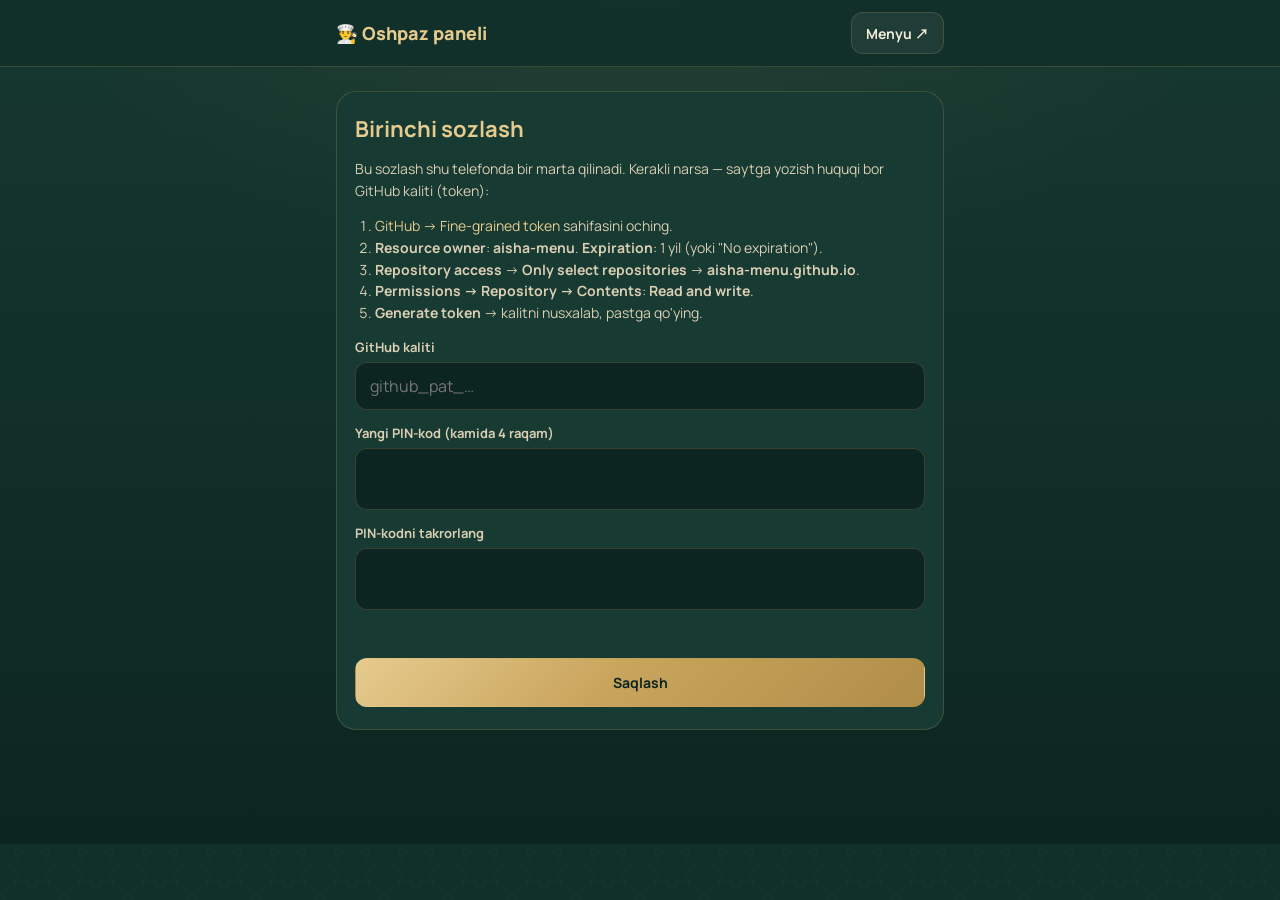
==== commit 1a319d13: "Aisha ranglari: to'q yashil fon (#12302A, #0D2520), oltin #C9A45C, krem #F3EBDA Co-Authored-By: Clau" ====
--- a/oshpaz.html
+++ b/oshpaz.html
@@ -5,8 +5,8 @@
   <meta name="viewport" content="width=device-width, initial-scale=1, viewport-fit=cover">
   <meta name="robots" content="noindex, nofollow">
   <title>AISHA — Oshpaz paneli</title>
-  <meta name="theme-color" content="#151515">
-  <link rel="icon" href="data:image/svg+xml,%3Csvg xmlns='http://www.w3.org/2000/svg' viewBox='0 0 40 40'%3E%3Cpath fill='%23E0B25A' d='M20 1l4.6 8.9 9.5-3.4-3.4 9.5L39.6 20l-8.9 4.6 3.4 9.5-9.5-3.4L20 39.6l-4.6-8.9-9.5 3.4 3.4-9.5L.4 20l8.9-4.6-3.4-9.5 9.5 3.4z'/%3E%3Ccircle cx='20' cy='20' r='11' fill='%23151515'/%3E%3Ctext x='20' y='25.5' text-anchor='middle' font-size='16' font-weight='700' fill='%23E0B25A' font-family='Georgia,serif'%3EA%3C/text%3E%3C/svg%3E">
+  <meta name="theme-color" content="#12302A">
+  <link rel="icon" href="data:image/svg+xml,%3Csvg xmlns='http://www.w3.org/2000/svg' viewBox='0 0 40 40'%3E%3Cpath fill='%23C9A45C' d='M20 1l4.6 8.9 9.5-3.4-3.4 9.5L39.6 20l-8.9 4.6 3.4 9.5-9.5-3.4L20 39.6l-4.6-8.9-9.5 3.4 3.4-9.5L.4 20l8.9-4.6-3.4-9.5 9.5 3.4z'/%3E%3Ccircle cx='20' cy='20' r='11' fill='%2312302A'/%3E%3Ctext x='20' y='25.5' text-anchor='middle' font-size='16' font-weight='700' fill='%23C9A45C' font-family='Georgia,serif'%3EA%3C/text%3E%3C/svg%3E">
   <link rel="preconnect" href="https://fonts.googleapis.com">
   <link rel="preconnect" href="https://fonts.gstatic.com" crossorigin>
   <link href="https://fonts.googleapis.com/css2?family=Manrope:wght@400;500;600;700;800&family=Noto+Sans+KR:wght@400;500;700&display=swap" rel="stylesheet">
@@ -14,11 +14,11 @@
   <style>
     body { padding-bottom: 90px; }
     .wrap { max-width: 640px; margin: 0 auto; padding: 0 16px; }
-    .top { position: sticky; top: 0; z-index: 10; background: rgba(21, 21, 21, .96); border-bottom: 1px solid var(--line); }
+    .top { position: sticky; top: 0; z-index: 10; background: rgba(18, 48, 42, .96); border-bottom: 1px solid var(--line); }
     .top .wrap { display: flex; align-items: center; gap: 10px; padding-top: 12px; padding-bottom: 12px; }
     .top h1 { flex: 1; margin: 0; font-size: 18px; font-weight: 800; color: var(--gold-2); }
     .btn { border: 1px solid var(--line); background: rgba(255, 255, 255, .06); color: var(--ink); border-radius: 12px; padding: 10px 14px; font: inherit; font-weight: 700; font-size: 14px; cursor: pointer; }
-    .btn.gold { background: var(--gold-grad); color: #2A1C0E; border-color: transparent; }
+    .btn.gold { background: var(--gold-grad); color: #0D2520; border-color: transparent; }
     .btn.danger { color: #ff9b8a; }
     .btn:disabled { opacity: .5; }
     .panel { margin: 24px auto; padding: 22px 18px; border: 1px solid var(--line); border-radius: var(--radius); background: var(--card); }
@@ -27,7 +27,7 @@
     .panel ol { padding-left: 20px; margin: 8px 0 14px; }
     .panel a { color: var(--gold-2); }
     label { display: block; font-size: 13px; font-weight: 700; color: var(--ink-2); margin: 14px 0 6px; }
-    input { width: 100%; padding: 12px 14px; border-radius: 12px; border: 1px solid var(--line); background: #111; color: var(--ink); font: inherit; font-size: 16px; }
+    input { width: 100%; padding: 12px 14px; border-radius: 12px; border: 1px solid var(--line); background: var(--bg-2); color: var(--ink); font: inherit; font-size: 16px; }
     input:focus { outline: 2px solid var(--gold); border-color: transparent; }
     .pin { letter-spacing: .5em; text-align: center; font-size: 26px; font-weight: 800; }
     .err { color: #ff9b8a; font-size: 14px; min-height: 20px; margin: 10px 0 0; }
@@ -35,20 +35,20 @@
     .row-btns .btn { flex: 1; padding: 14px; }
     .seg { display: flex; gap: 8px; padding: 12px 0; }
     .seg button { flex: 1; }
-    .seg button.on { background: var(--gold-grad); color: #2A1C0E; border-color: transparent; }
+    .seg button.on { background: var(--gold-grad); color: #0D2520; border-color: transparent; }
     .summary { font-size: 14px; color: var(--ink-2); margin: 4px 0 8px; }
     .summary b { color: var(--gold-2); }
     .search { margin: 4px 0 10px; }
     .cat { margin: 22px 0 8px; font-size: 15px; font-weight: 800; color: var(--gold); text-transform: uppercase; letter-spacing: .06em; }
     .dish { display: flex; align-items: center; gap: 12px; padding: 10px; border-radius: 14px; background: var(--card); border: 1px solid var(--line); margin-bottom: 8px; cursor: pointer; user-select: none; }
-    .dish img, .dish .noimg { width: 56px; height: 42px; border-radius: 8px; object-fit: cover; flex: none; background: #333; display: grid; place-items: center; }
+    .dish img, .dish .noimg { width: 56px; height: 42px; border-radius: 8px; object-fit: cover; flex: none; background: var(--card-2); display: grid; place-items: center; }
     .dish .nm { flex: 1; min-width: 0; }
     .dish .nm b { display: block; font-size: 15px; color: var(--ink); }
     .dish .nm span { font-size: 12.5px; color: var(--ink-2); }
-    .dish.off { background: #1a1212; border-color: rgba(255, 120, 100, .35); }
+    .dish.off { background: #2E2A22; border-color: rgba(255, 120, 100, .35); }
     .dish.off img { filter: grayscale(1); opacity: .5; }
-    .dish.off .nm b { color: #b9a9a0; text-decoration: line-through; }
-    .sw { flex: none; width: 54px; height: 32px; border-radius: 99px; background: #4b4b4b; position: relative; transition: background .2s; }
+    .dish.off .nm b { color: #C9BBA6; text-decoration: line-through; }
+    .sw { flex: none; width: 54px; height: 32px; border-radius: 99px; background: #4E655E; position: relative; transition: background .2s; }
     .sw::after { content: ""; position: absolute; top: 3px; left: 3px; width: 26px; height: 26px; border-radius: 50%; background: #fff; transition: transform .2s; }
     .dish:not(.off) .sw { background: #3fae5a; }
     .dish:not(.off) .sw::after { transform: translateX(22px); }
@@ -62,7 +62,7 @@
     .vid .nm span { display: block; color: var(--ink-2); font-size: 12px; overflow: hidden; text-overflow: ellipsis; white-space: nowrap; }
     .vid .btn { padding: 8px 10px; }
     .status { position: fixed; left: 50%; bottom: calc(16px + var(--safe-b)); transform: translateX(-50%); z-index: 30; max-width: calc(100% - 32px);
-      padding: 12px 18px; border-radius: 99px; font-weight: 700; font-size: 14px; background: #2a2a2a; border: 1px solid var(--line); color: var(--ink); box-shadow: var(--shadow); text-align: center; }
+      padding: 12px 18px; border-radius: 99px; font-weight: 700; font-size: 14px; background: var(--card-2); border: 1px solid var(--line); color: var(--ink); box-shadow: var(--shadow); text-align: center; }
     .status.ok { border-color: #3fae5a; }
     .status.bad { border-color: #ff7b66; color: #ffb3a6; }
     .status[hidden] { display: none; }
--- a/style.css
+++ b/style.css
@@ -1,25 +1,25 @@
 /* AISHA e-menu — premium dark theme: matte charcoal background, gold lettering, dishes lit like on a restaurant table */
 :root {
-  --bg: #151515;
-  --bg-2: #1C1C1B;
-  --card: #1F1E1D;
-  --card-2: #262523;
-  --ink: #F5EAD6;
-  --ink-2: #C9B597;
-  --gold: #E0B25A;
-  --gold-2: #FBE3A0;
-  --gold-deep: #E9BE6A;
-  --gold-grad: linear-gradient(135deg, #FBE3A0 0%, #E0B25A 45%, #B9832F 100%);
-  --line: rgba(224, 178, 90, .22);
+  --bg: #12302A;
+  --bg-2: #0D2520;
+  --card: #173A33;
+  --card-2: #1C443C;
+  --ink: #F3EBDA;
+  --ink-2: #D9CDB2;
+  --gold: #C9A45C;
+  --gold-2: #E6CB8E;
+  --gold-deep: #D4B26C;
+  --gold-grad: linear-gradient(135deg, #E6CB8E 0%, #C9A45C 45%, #B08D48 100%);
+  --line: rgba(201, 164, 92, .22);
   --radius: 20px;
-  --shadow: 0 18px 40px -18px rgba(0, 0, 0, .75), 0 2px 8px rgba(0, 0, 0, .25);
+  --shadow: 0 18px 40px -18px rgba(5, 22, 18, .75), 0 2px 8px rgba(5, 22, 18, .25);
   --font: "Manrope", "Noto Sans KR", system-ui, -apple-system, sans-serif;
   --display: "Cormorant Garamond", "Playfair Display", "Noto Sans KR", Georgia, serif;
   --safe-b: env(safe-area-inset-bottom, 0px);
 
   /* naqsh tiles (8-point star girih + band), drawn in gold */
-  --naqsh: url("data:image/svg+xml,%3Csvg xmlns='http://www.w3.org/2000/svg' width='56' height='56' viewBox='0 0 56 56'%3E%3Cg fill='none' stroke='%23E0B25A' stroke-width='1'%3E%3Cpath d='M28 8l5 10 11-4-4 11 10 5-10 5 4 11-11-4-5 10-5-10-11 4 4-11-10-5 10-5-4-11 11 4z'/%3E%3Ccircle cx='28' cy='28' r='5'/%3E%3Cpath d='M0 0l8 8M56 0l-8 8M0 56l8-8M56 56l-8-8' /%3E%3C/g%3E%3C/svg%3E");
-  --band: url("data:image/svg+xml,%3Csvg xmlns='http://www.w3.org/2000/svg' width='36' height='14' viewBox='0 0 36 14'%3E%3Cg fill='none' stroke='%23E0B25A' stroke-width='1.1'%3E%3Cpath d='M0 7h6M30 7h6'/%3E%3Cpath d='M18 1.5l5.5 5.5-5.5 5.5-5.5-5.5z' fill='%23E0B25A' fill-opacity='.35'/%3E%3Ccircle cx='9' cy='7' r='1.4' fill='%23E0B25A' stroke='none'/%3E%3Ccircle cx='27' cy='7' r='1.4' fill='%23E0B25A' stroke='none'/%3E%3C/g%3E%3C/svg%3E");
+  --naqsh: url("data:image/svg+xml,%3Csvg xmlns='http://www.w3.org/2000/svg' width='56' height='56' viewBox='0 0 56 56'%3E%3Cg fill='none' stroke='%23C9A45C' stroke-width='1'%3E%3Cpath d='M28 8l5 10 11-4-4 11 10 5-10 5 4 11-11-4-5 10-5-10-11 4 4-11-10-5 10-5-4-11 11 4z'/%3E%3Ccircle cx='28' cy='28' r='5'/%3E%3Cpath d='M0 0l8 8M56 0l-8 8M0 56l8-8M56 56l-8-8' /%3E%3C/g%3E%3C/svg%3E");
+  --band: url("data:image/svg+xml,%3Csvg xmlns='http://www.w3.org/2000/svg' width='36' height='14' viewBox='0 0 36 14'%3E%3Cg fill='none' stroke='%23C9A45C' stroke-width='1.1'%3E%3Cpath d='M0 7h6M30 7h6'/%3E%3Cpath d='M18 1.5l5.5 5.5-5.5 5.5-5.5-5.5z' fill='%23C9A45C' fill-opacity='.35'/%3E%3Ccircle cx='9' cy='7' r='1.4' fill='%23C9A45C' stroke='none'/%3E%3Ccircle cx='27' cy='7' r='1.4' fill='%23C9A45C' stroke='none'/%3E%3C/g%3E%3C/svg%3E");
   --star-mask: url("data:image/svg+xml,%3Csvg xmlns='http://www.w3.org/2000/svg' viewBox='0 0 40 40'%3E%3Cpath d='M20 1l4.6 8.9 9.5-3.4-3.4 9.5L39.6 20l-8.9 4.6 3.4 9.5-9.5-3.4L20 39.6l-4.6-8.9-9.5 3.4 3.4-9.5L.4 20l8.9-4.6-3.4-9.5 9.5 3.4z'/%3E%3C/svg%3E");
 }
 
@@ -29,8 +29,8 @@
   margin: 0; font-family: var(--font); color: var(--ink); -webkit-font-smoothing: antialiased; overflow-x: hidden;
   padding-bottom: calc(90px + var(--safe-b));
   background:
-    radial-gradient(900px 600px at 50% -120px, rgba(224, 178, 90, .10), transparent 70%),
-    linear-gradient(180deg, #1B1B1A 0%, var(--bg) 40%, #121212 100%);
+    radial-gradient(900px 600px at 50% -120px, rgba(201, 164, 92, .10), transparent 70%),
+    linear-gradient(180deg, #163830 0%, var(--bg) 40%, #0D2520 100%);
   background-color: var(--bg);
 }
 body::before { content: ""; position: fixed; inset: 0; z-index: -1; pointer-events: none; background: var(--naqsh); background-size: 64px; opacity: .035; }
@@ -42,9 +42,9 @@
 
 /* gold lettering with a slow light sweep */
 .brand { font-family: "Fredoka", var(--font); font-weight: 700; letter-spacing: .05em; margin: 0; color: var(--gold);
-  background: linear-gradient(110deg, #B9832F 0%, #E0B25A 30%, #FFF4D2 45%, #E0B25A 60%, #B9832F 100%);
+  background: linear-gradient(110deg, #9E7C3A 0%, #C9A45C 30%, #F6EEDC 45%, #C9A45C 60%, #9E7C3A 100%);
   background-size: 250% 100%; -webkit-background-clip: text; background-clip: text; -webkit-text-fill-color: transparent;
-  filter: drop-shadow(0 4px 18px rgba(224, 178, 90, .35)); animation: shine 5s ease-in-out infinite; }
+  filter: drop-shadow(0 4px 18px rgba(201, 164, 92, .35)); animation: shine 5s ease-in-out infinite; }
 @keyframes shine { 0%, 15% { background-position: 100% 0; } 60%, 100% { background-position: 0 0; } }
 .brand-sub { margin: 6px 0 0; color: var(--gold-2); font-weight: 600; letter-spacing: .32em; text-transform: uppercase; font-size: 11.5px; opacity: .85; }
 .ornament-line { height: 14px; background: var(--band) repeat-x center; opacity: .75; margin: 16px auto; width: min(320px, 80%); }
@@ -55,27 +55,27 @@
 .hero-pattern { position: absolute; inset: 0; background: var(--naqsh); background-size: 56px; opacity: .10;
   -webkit-mask-image: radial-gradient(70% 60% at 50% 35%, #000 20%, transparent 80%); mask-image: radial-gradient(70% 60% at 50% 35%, #000 20%, transparent 80%); }
 .hero-top { position: relative; z-index: 2; display: flex; justify-content: space-between; align-items: center; }
-.halal-pill { font-size: 11px; font-weight: 800; letter-spacing: .16em; color: var(--gold-2); border: 1px solid var(--line); background: rgba(224, 178, 90, .08); padding: 6px 11px; border-radius: 99px; }
+.halal-pill { font-size: 11px; font-weight: 800; letter-spacing: .16em; color: var(--gold-2); border: 1px solid var(--line); background: rgba(201, 164, 92, .08); padding: 6px 11px; border-radius: 99px; }
 .lang-btn { display: flex; gap: 6px; align-items: center; padding: 7px 12px; border-radius: 99px; background: rgba(255, 255, 255, .06); border: 1px solid var(--line); font-size: 13px; color: var(--ink); }
 .lang-btn b { color: var(--gold); }
 .hero-logo { position: relative; z-index: 2; width: 140px; height: 76px; margin: 10px auto 4px; display: block;
-  filter: drop-shadow(0 6px 20px rgba(224, 178, 90, .35)); animation: rise 1s cubic-bezier(.2, .8, .2, 1) both; }
+  filter: drop-shadow(0 6px 20px rgba(201, 164, 92, .35)); animation: rise 1s cubic-bezier(.2, .8, .2, 1) both; }
 .hero .brand { position: relative; z-index: 2; font-size: 56px; line-height: 1.02; animation: rise 1s .1s cubic-bezier(.2, .8, .2, 1) both, shine 5s 1.2s ease-in-out infinite; }
 .hero .brand-sub { position: relative; z-index: 2; animation: rise 1s .2s cubic-bezier(.2, .8, .2, 1) both; }
 /* signature dish slowly turning under a warm spotlight */
 .hero-dish { position: relative; z-index: 1; width: min(300px, 78vw); aspect-ratio: 4 / 3; margin: 6px auto -6px; animation: rise 1.2s .3s cubic-bezier(.2, .8, .2, 1) both; }
 .hero-dish .halo { position: absolute; inset: -8% -14%; border-radius: 50%;
-  background: radial-gradient(closest-side, rgba(255, 214, 140, .38), rgba(224, 178, 90, .12) 55%, transparent 75%); animation: breathe 5s ease-in-out infinite; }
-.hero-dish img { position: relative; width: 100%; height: 100%; object-fit: contain; filter: drop-shadow(0 24px 30px rgba(0, 0, 0, .65)); animation: turn 60s linear infinite; }
+  background: radial-gradient(closest-side, rgba(220, 190, 125, .38), rgba(201, 164, 92, .12) 55%, transparent 75%); animation: breathe 5s ease-in-out infinite; }
+.hero-dish img { position: relative; width: 100%; height: 100%; object-fit: contain; filter: drop-shadow(0 24px 30px rgba(5, 22, 18, .65)); animation: turn 60s linear infinite; }
 @keyframes turn { to { transform: rotate(360deg); } }
 @keyframes breathe { 50% { opacity: .65; transform: scale(.96); } }
 .hero-call { position: relative; z-index: 2; display: inline-flex; align-items: center; gap: 6px; margin-top: 16px; padding: 11px 20px; border-radius: 99px;
-  font-weight: 800; font-size: 15px; color: #2A1C0E; background: var(--gold-grad); box-shadow: 0 10px 26px -10px rgba(224, 178, 90, .7);
+  font-weight: 800; font-size: 15px; color: #0D2520; background: var(--gold-grad); box-shadow: 0 10px 26px -10px rgba(201, 164, 92, .7);
   animation: rise 1s .4s cubic-bezier(.2, .8, .2, 1) both; }
 @keyframes rise { from { opacity: 0; transform: translateY(16px); } }
 /* floating gold dust */
 .dust { position: absolute; inset: 0; pointer-events: none; z-index: 1; }
-.dust i { position: absolute; bottom: -10px; width: 3px; height: 3px; border-radius: 50%; background: var(--gold-2); box-shadow: 0 0 8px 2px rgba(251, 227, 160, .6);
+.dust i { position: absolute; bottom: -10px; width: 3px; height: 3px; border-radius: 50%; background: var(--gold-2); box-shadow: 0 0 8px 2px rgba(230, 203, 142, .6);
   opacity: 0; animation: float 9s linear infinite; }
 .dust i:nth-child(1) { left: 8%; animation-delay: 0s; } .dust i:nth-child(2) { left: 18%; animation-delay: 2.2s; animation-duration: 11s; }
 .dust i:nth-child(3) { left: 29%; animation-delay: 4.5s; } .dust i:nth-child(4) { left: 41%; animation-delay: 1.1s; animation-duration: 12s; }
@@ -85,12 +85,12 @@
 @keyframes float { 10% { opacity: .9; } 80% { opacity: .6; } 100% { transform: translate(18px, -520px); opacity: 0; } }
 
 /* ---------- TABS ---------- */
-.tabs { position: sticky; top: 0; z-index: 20; background: rgba(21, 21, 21, .96); border-bottom: 1px solid var(--line); }
+.tabs { position: sticky; top: 0; z-index: 20; background: rgba(18, 48, 42, .96); border-bottom: 1px solid var(--line); }
 .tabs-inner { display: flex; gap: 8px; overflow-x: auto; padding: 10px 16px; scrollbar-width: none; scroll-snap-type: x proximity; }
 .tabs-inner::-webkit-scrollbar { display: none; }
 .tab { flex: none; scroll-snap-align: center; display: flex; align-items: center; gap: 6px; padding: 9px 15px; border-radius: 99px; font-weight: 700; font-size: 14px; white-space: nowrap;
   background: rgba(255, 255, 255, .04); border: 1px solid var(--line); color: var(--ink-2); transition: all .25s; }
-.tab.active { color: #2A1C0E; border-color: transparent; background: var(--gold-grad); box-shadow: 0 8px 20px -8px rgba(224, 178, 90, .75); }
+.tab.active { color: #0D2520; border-color: transparent; background: var(--gold-grad); box-shadow: 0 8px 20px -8px rgba(201, 164, 92, .75); }
 
 /* ---------- SECTIONS ---------- */
 main { max-width: 1100px; margin: 0 auto; padding: 0 16px; }
@@ -116,32 +116,32 @@
 .card .corner.br { bottom: 7px; right: 7px; transform: rotate(180deg); }
 /* the photo sits under a warm spotlight so dishes stay bright on the dark page */
 .thumb { position: relative; aspect-ratio: 4 / 3; overflow: hidden; cursor: zoom-in;
-  background: radial-gradient(75% 70% at 50% 46%, #F2E6D2 0%, #C9B79C 38%, #4A4238 75%, #262523 100%); }
+  background: radial-gradient(75% 70% at 50% 46%, #F3EBDA 0%, #CDBF9F 38%, #3C5A50 75%, var(--card-2) 100%); }
 .thumb::after { content: ""; position: absolute; inset: 0; pointer-events: none; z-index: 2;
-  background: linear-gradient(180deg, transparent 70%, rgba(31, 30, 29, .55)); }
+  background: linear-gradient(180deg, transparent 70%, rgba(23, 58, 51, .55)); }
 .thumb img { width: 100%; height: 100%; object-fit: cover; transition: transform .6s cubic-bezier(.2, .8, .2, 1), opacity .4s; opacity: 0; position: relative; z-index: 1;
   filter: drop-shadow(0 10px 12px rgba(40, 24, 10, .45)); }
 .thumb img.loaded { opacity: 1; }
 .card:active .thumb img { transform: scale(1.04); }
 .thumb .ph { position: absolute; inset: 0; display: grid; place-items: center; font-size: 46px; z-index: 1; }
-.thumb .ph::before { content: ""; position: absolute; width: 74%; aspect-ratio: 1; background: #8a6a40; opacity: .2;
+.thumb .ph::before { content: ""; position: absolute; width: 74%; aspect-ratio: 1; background: #9E7C3A; opacity: .2;
   -webkit-mask: var(--star-mask) center/contain no-repeat; mask: var(--star-mask) center/contain no-repeat; }
 .body { display: flex; flex-direction: column; flex: 1; padding: 11px 12px 12px; }
 .name { font-weight: 800; font-size: 20px; line-height: 1.2; margin: 0; color: var(--ink); }
 .alt { font-size: 14px; color: var(--ink-2); margin-top: 3px; opacity: .85; }
-.ready { align-self: flex-start; margin-top: 7px; font-size: 11.5px; font-weight: 800; color: #2A1C0E; background: var(--gold-grad); padding: 3px 9px; border-radius: 99px; }
+.ready { align-self: flex-start; margin-top: 7px; font-size: 11.5px; font-weight: 800; color: #0D2520; background: var(--gold-grad); padding: 3px 9px; border-radius: 99px; }
 .desc { font-size: 12.5px; line-height: 1.5; color: var(--ink-2); opacity: .85; margin: 7px 0 10px; flex: 1;
   display: -webkit-box; -webkit-line-clamp: 3; -webkit-box-orient: vertical; overflow: hidden; }
 .card.open .desc { -webkit-line-clamp: unset; }
 .foot { display: flex; align-items: center; justify-content: space-between; gap: 6px; padding-top: 9px; border-top: 1px solid var(--line); }
 .price { font-weight: 800; font-size: 18px; color: var(--gold-2); white-space: nowrap; }
-.add { width: 38px; height: 38px; border-radius: 50%; display: grid; place-items: center; font-size: 22px; font-weight: 700; color: #2A1C0E; flex: none;
-  background: var(--gold-grad); box-shadow: 0 6px 16px -6px rgba(224, 178, 90, .8); transition: transform .15s; }
+.add { width: 38px; height: 38px; border-radius: 50%; display: grid; place-items: center; font-size: 22px; font-weight: 700; color: #0D2520; flex: none;
+  background: var(--gold-grad); box-shadow: 0 6px 16px -6px rgba(201, 164, 92, .8); transition: transform .15s; }
 .add:active { transform: scale(.88); }
-.stepper { display: flex; align-items: center; gap: 2px; background: rgba(224, 178, 90, .12); border: 1px solid var(--line); border-radius: 99px; padding: 3px; }
-.stepper button { width: 30px; height: 30px; border-radius: 50%; font-size: 18px; font-weight: 800; color: #2A1C0E; background: var(--gold-grad); }
+.stepper { display: flex; align-items: center; gap: 2px; background: rgba(201, 164, 92, .12); border: 1px solid var(--line); border-radius: 99px; padding: 3px; }
+.stepper button { width: 30px; height: 30px; border-radius: 50%; font-size: 18px; font-weight: 800; color: #0D2520; background: var(--gold-grad); }
 .stepper b { min-width: 22px; text-align: center; font-size: 14px; color: var(--gold-2); }
-.in-cart { border-color: var(--gold); box-shadow: 0 0 0 1.5px rgba(224, 178, 90, .55), 0 0 28px -6px rgba(224, 178, 90, .45), var(--shadow); }
+.in-cart { border-color: var(--gold); box-shadow: 0 0 0 1.5px rgba(201, 164, 92, .55), 0 0 28px -6px rgba(201, 164, 92, .45), var(--shadow); }
 
 /* empty / coming soon */
 .soon { text-align: center; padding: 34px 20px; border-radius: var(--radius); border: 1px dashed var(--gold); background: rgba(255, 255, 255, .03); position: relative; overflow: hidden; }
@@ -152,7 +152,7 @@
 .soon p { position: relative; margin: 0; color: var(--ink-2); font-size: 14px; }
 
 /* ---------- FOOTER ---------- */
-.footer { text-align: center; padding: 30px 16px 20px; margin-top: 40px; background: linear-gradient(180deg, transparent, rgba(0, 0, 0, .3)); }
+.footer { text-align: center; padding: 30px 16px 20px; margin-top: 40px; background: linear-gradient(180deg, transparent, var(--bg-2)); }
 .footer-logo { width: 96px; height: 52px; }
 .brand.small { font-size: 28px; }
 .brand-ko { position: relative; z-index: 2; margin: 2px 0 0; font-family: "Noto Sans KR", var(--font); font-weight: 700; font-size: 17px; letter-spacing: .3em; color: var(--gold-2); opacity: .9; }
@@ -171,24 +171,24 @@
 
 /* ---------- CART BAR ---------- */
 .cart-bar { position: fixed; z-index: 30; left: 12px; right: 12px; bottom: calc(12px + var(--safe-b)); max-width: 560px; margin: 0 auto;
-  display: flex; align-items: center; gap: 12px; padding: 12px 16px; border-radius: 18px; color: #2A1C0E; text-align: left;
-  background: var(--gold-grad); box-shadow: 0 18px 40px -12px rgba(0, 0, 0, .8), 0 0 30px -8px rgba(224, 178, 90, .6);
+  display: flex; align-items: center; gap: 12px; padding: 12px 16px; border-radius: 18px; color: #0D2520; text-align: left;
+  background: var(--gold-grad); box-shadow: 0 18px 40px -12px rgba(5, 22, 18, .8), 0 0 30px -8px rgba(201, 164, 92, .6);
   transform: translateY(0); transition: transform .35s cubic-bezier(.2, .8, .2, 1), opacity .35s; }
 .cart-bar[hidden] { display: flex; transform: translateY(140%); opacity: 0; pointer-events: none; }
 .cart-bar.bump { animation: bump .4s; }
 @keyframes bump { 40% { transform: scale(1.04); } }
 .cb-icon { position: relative; font-size: 22px; }
 .cb-icon i { position: absolute; top: -8px; right: -10px; min-width: 20px; height: 20px; padding: 0 5px; border-radius: 99px; font-style: normal; font-size: 12px; font-weight: 800;
-  display: grid; place-items: center; background: #2A1C0E; color: var(--gold-2); }
+  display: grid; place-items: center; background: #0D2520; color: var(--gold-2); }
 .cb-label { flex: 1; font-weight: 800; font-size: 16px; }
 .cb-total { font-weight: 800; font-size: 16px; background: rgba(42, 28, 14, .14); padding: 6px 10px; border-radius: 10px; }
 
 /* ---------- SHEET ---------- */
-.sheet-backdrop { position: fixed; inset: 0; z-index: 40; background: rgba(0, 0, 0, .6); opacity: 1; transition: opacity .3s; }
+.sheet-backdrop { position: fixed; inset: 0; z-index: 40; background: rgba(13, 37, 32, .72); opacity: 1; transition: opacity .3s; }
 .sheet-backdrop[hidden] { display: block; opacity: 0; pointer-events: none; }
 .sheet { position: fixed; z-index: 41; left: 0; right: 0; bottom: 0; max-width: 600px; margin: 0 auto; max-height: 88vh; max-height: 88dvh; display: flex; flex-direction: column;
-  background: linear-gradient(180deg, #232221, var(--bg)); border: 1px solid var(--line); border-bottom: 0; border-radius: 26px 26px 0 0;
-  padding: 8px 16px calc(16px + var(--safe-b)); box-shadow: 0 -20px 50px -20px rgba(0, 0, 0, .8);
+  background: linear-gradient(180deg, #1C443C, var(--bg)); border: 1px solid var(--line); border-bottom: 0; border-radius: 26px 26px 0 0;
+  padding: 8px 16px calc(16px + var(--safe-b)); box-shadow: 0 -20px 50px -20px rgba(5, 22, 18, .8);
   transform: translateY(105%); transition: transform .4s cubic-bezier(.2, .8, .2, 1); }
 .sheet::before { content: ""; position: absolute; top: 0; left: 24px; right: 24px; height: 14px; background: var(--band) repeat-x center; opacity: .5; }
 .sheet.open { transform: none; }
@@ -199,7 +199,7 @@
 .sheet-list { list-style: none; margin: 8px 0; padding: 0; overflow-y: auto; flex: 1; overscroll-behavior: contain; }
 .sheet-list li { display: flex; align-items: center; gap: 10px; padding: 10px 0; border-bottom: 1px dashed var(--line); }
 .sheet-list img, .sheet-list .mini-ph { width: 56px; height: 44px; border-radius: 10px; object-fit: cover; flex: none; display: grid; place-items: center;
-  background: radial-gradient(circle at 50% 45%, #F4E3C4, #8a6a40); }
+  background: radial-gradient(circle at 50% 45%, #F4E3C4, #9E7C3A); }
 .sheet-list .info { flex: 1; min-width: 0; }
 .sheet-list .info b { display: block; font-size: 14px; }
 .sheet-list .info span { font-size: 13px; color: var(--gold); font-weight: 700; }
@@ -209,56 +209,56 @@
 .sheet-hint { margin: 0 0 10px; font-size: 13px; color: var(--ink-2); text-align: center; }
 .order-btns { display: grid; gap: 10px; }
 .order-btn { display: flex; align-items: center; justify-content: center; gap: 10px; padding: 16px; border-radius: 16px; font-weight: 800; font-size: 17px; }
-.order-btn.call { color: #2A1C0E; background: var(--gold-grad); box-shadow: 0 10px 24px -10px rgba(224, 178, 90, .8); }
+.order-btn.call { color: #0D2520; background: var(--gold-grad); box-shadow: 0 10px 24px -10px rgba(201, 164, 92, .8); }
 .order-btn.sms { color: var(--gold-2); background: rgba(255, 255, 255, .05); border: 1px solid var(--gold); }
 .clear-btn { margin: 10px auto 0; display: block; font-size: 13px; color: var(--ink-2); text-decoration: underline; padding: 6px; }
 
 /* ---------- LANGUAGE SCREEN ---------- */
 .lang-screen { position: fixed; inset: 0; z-index: 60; display: flex; align-items: center; justify-content: center; padding: 20px; overflow-y: auto;
-  background: radial-gradient(120% 80% at 50% 0%, #2A2723, var(--bg) 65%); animation: fade .5s; }
+  background: radial-gradient(120% 80% at 50% 0%, #1C443C, var(--bg) 65%); animation: fade .5s; }
 .lang-screen::before { content: ""; position: absolute; inset: 0; background: var(--naqsh); background-size: 64px; opacity: .08; }
 .lang-screen[hidden] { display: none; }
 @keyframes fade { from { opacity: 0; } }
 .lang-card { position: relative; width: 100%; max-width: 380px; text-align: center; animation: rise .8s cubic-bezier(.2, .8, .2, 1); }
-.lang-logo { width: 170px; height: 92px; filter: drop-shadow(0 8px 26px rgba(224, 178, 90, .45)); }
+.lang-logo { width: 170px; height: 92px; filter: drop-shadow(0 8px 26px rgba(201, 164, 92, .45)); }
 .lang-card .brand { font-size: 60px; }
 .lang-q { color: var(--ink-2); font-size: 14px; line-height: 1.6; margin: 0 0 16px; }
 .lang-grid { display: grid; grid-template-columns: 1fr 1fr; gap: 12px; }
 .lang-grid button { display: flex; flex-direction: column; align-items: center; gap: 6px; padding: 18px 10px; border-radius: 18px; font-weight: 800; font-size: 16px; color: var(--ink);
   background: rgba(255, 255, 255, .05); border: 1px solid var(--line); transition: transform .15s, border-color .2s, background .2s; }
 .lang-grid button:active { transform: scale(.96); }
-.lang-grid button.current { border-color: var(--gold); background: rgba(224, 178, 90, .12); color: var(--gold-2); }
+.lang-grid button.current { border-color: var(--gold); background: rgba(201, 164, 92, .12); color: var(--gold-2); }
 .lang-grid .flag { font-size: 30px; }
 
 /* ---------- TOAST ---------- */
-.toast { position: fixed; z-index: 70; left: 50%; top: 16px; transform: translate(-50%, -200%); visibility: hidden; color: #2A1C0E; background: var(--gold-grad);
+.toast { position: fixed; z-index: 70; left: 50%; top: 16px; transform: translate(-50%, -200%); visibility: hidden; color: #0D2520; background: var(--gold-grad);
   padding: 10px 16px; border-radius: 12px; font-size: 14px; font-weight: 700; transition: transform .35s cubic-bezier(.2, .8, .2, 1); max-width: 90vw;
-  box-shadow: 0 12px 30px -10px rgba(0, 0, 0, .7); }
+  box-shadow: 0 12px 30px -10px rgba(5, 22, 18, .7); }
 .toast.show { transform: translate(-50%, 0); visibility: visible; }
 
 /* gold "recommended" ribbon on signature dishes */
 .pick { position: absolute; z-index: 3; top: 9px; right: 9px; padding: 4px 9px; border-radius: 99px; font-size: 11px; font-weight: 800; letter-spacing: .02em;
-  color: #2A1C0E; background: var(--gold-grad); box-shadow: 0 4px 12px -2px rgba(0, 0, 0, .55); pointer-events: none; }
-.card:has(.pick) { border-color: rgba(224, 178, 90, .5); }
+  color: #0D2520; background: var(--gold-grad); box-shadow: 0 4px 12px -2px rgba(5, 22, 18, .55); pointer-events: none; }
+.card:has(.pick) { border-color: rgba(201, 164, 92, .5); }
 
 /* ---------- photo strip (several photos per dish) ---------- */
 .slides { position: relative; z-index: 1; display: flex; width: 100%; height: 100%; overflow-x: auto; scroll-snap-type: x mandatory; scrollbar-width: none; }
 .slides::-webkit-scrollbar { display: none; }
 .slides img { flex: 0 0 100%; scroll-snap-align: center; }
 .dots { position: absolute; z-index: 3; left: 0; right: 0; bottom: 7px; display: flex; justify-content: center; gap: 5px; pointer-events: none; }
-.dots i { width: 6px; height: 6px; border-radius: 50%; background: rgba(255, 244, 210, .45); transition: all .2s; }
+.dots i { width: 6px; height: 6px; border-radius: 50%; background: rgba(243, 235, 218, .45); transition: all .2s; }
 .dots i.on { width: 16px; border-radius: 9px; background: var(--gold-2); }
 
 /* ---------- full-screen photo viewer ---------- */
 .viewer { position: fixed; inset: 0; z-index: 80; display: flex; flex-direction: column; justify-content: center;
-  background: radial-gradient(70% 55% at 50% 45%, rgba(70, 64, 56, .95), rgba(10, 10, 10, .97)); opacity: 0; transition: opacity .25s; }
+  background: radial-gradient(70% 55% at 50% 45%, rgba(28, 68, 60, .96), rgba(13, 37, 32, .98)); opacity: 0; transition: opacity .25s; }
 .viewer.open { opacity: 1; }
 .viewer[hidden] { display: none; }
 .v-strip { display: flex; overflow-x: auto; scroll-snap-type: x mandatory; scrollbar-width: none; }
 .v-strip::-webkit-scrollbar { display: none; }
 .v-pic { flex: 0 0 100%; scroll-snap-align: center; display: grid; place-items: center; padding: 0 12px; }
 .v-pic img { width: 100%; max-width: 900px; max-height: 78vh; object-fit: contain; transform: scale(.94); transition: transform .3s cubic-bezier(.2, .8, .2, 1);
-  filter: drop-shadow(0 30px 40px rgba(0, 0, 0, .6)); }
+  filter: drop-shadow(0 30px 40px rgba(5, 22, 18, .6)); }
 .viewer.open .v-pic img { transform: none; }
 .v-title { text-align: center; color: var(--gold-2); font-family: var(--display); font-weight: 700; font-size: 26px; margin-top: 14px; padding: 0 16px; }
 .v-close { position: absolute; top: calc(14px + env(safe-area-inset-top, 0px)); right: 14px; width: 42px; height: 42px; border-radius: 50%;
@@ -266,19 +266,19 @@
 
 /* ---------- VIDEOS ---------- */
 .video { position: relative; display: block; width: 100%; padding: 0; border: 1px solid var(--line); border-radius: var(--radius); overflow: hidden;
-  aspect-ratio: 16 / 9; grid-column: 1 / -1; background: #000; box-shadow: var(--shadow); cursor: pointer; color: inherit; font: inherit; }
+  aspect-ratio: 16 / 9; grid-column: 1 / -1; background: var(--bg-2); box-shadow: var(--shadow); cursor: pointer; color: inherit; font: inherit; }
 .video.vertical { aspect-ratio: 9 / 16; grid-column: auto; }
 .video img { width: 100%; height: 100%; object-fit: cover; display: block; }
 .video .ig-ph { position: absolute; inset: 0; display: flex; justify-content: center; padding-top: 18px; font-weight: 800; font-size: 16px; letter-spacing: .02em; color: #fff;
   background: linear-gradient(160deg, #833AB4, #E1306C 55%, #F77737); }
-.video::after { content: ""; position: absolute; inset: 0; background: linear-gradient(180deg, transparent 55%, rgba(0, 0, 0, .7)); pointer-events: none; }
+.video::after { content: ""; position: absolute; inset: 0; background: linear-gradient(180deg, transparent 55%, rgba(13, 37, 32, .85)); pointer-events: none; }
 .video .play { position: absolute; top: 50%; left: 50%; width: 58px; height: 58px; margin: -29px 0 0 -29px; border-radius: 50%; z-index: 1;
-  background: var(--gold-grad); box-shadow: 0 10px 26px -6px rgba(0, 0, 0, .7); }
+  background: var(--gold-grad); box-shadow: 0 10px 26px -6px rgba(5, 22, 18, .7); }
 .video .play::before { content: ""; position: absolute; top: 50%; left: 54%; transform: translate(-50%, -50%);
-  border-style: solid; border-width: 11px 0 11px 18px; border-color: transparent transparent transparent #2A1C0E; }
+  border-style: solid; border-width: 11px 0 11px 18px; border-color: transparent transparent transparent #0D2520; }
 .video .v-cap { position: absolute; left: 12px; right: 12px; bottom: 10px; z-index: 1; text-align: left; font-weight: 800; font-size: 15px; line-height: 1.3; color: var(--ink);
   display: -webkit-box; -webkit-line-clamp: 2; -webkit-box-orient: vertical; overflow: hidden; }
-.v-frame { width: min(100% - 24px, 900px); aspect-ratio: 16 / 9; margin: 0 auto; border-radius: 14px; overflow: hidden; background: #000; }
+.v-frame { width: min(100% - 24px, 900px); aspect-ratio: 16 / 9; margin: 0 auto; border-radius: 14px; overflow: hidden; background: var(--bg-2); }
 .v-frame.vertical { width: min(100% - 24px, calc(78vh * 9 / 16)); aspect-ratio: 9 / 16; }
 .v-frame iframe { width: 100%; height: 100%; border: 0; display: block; }
 
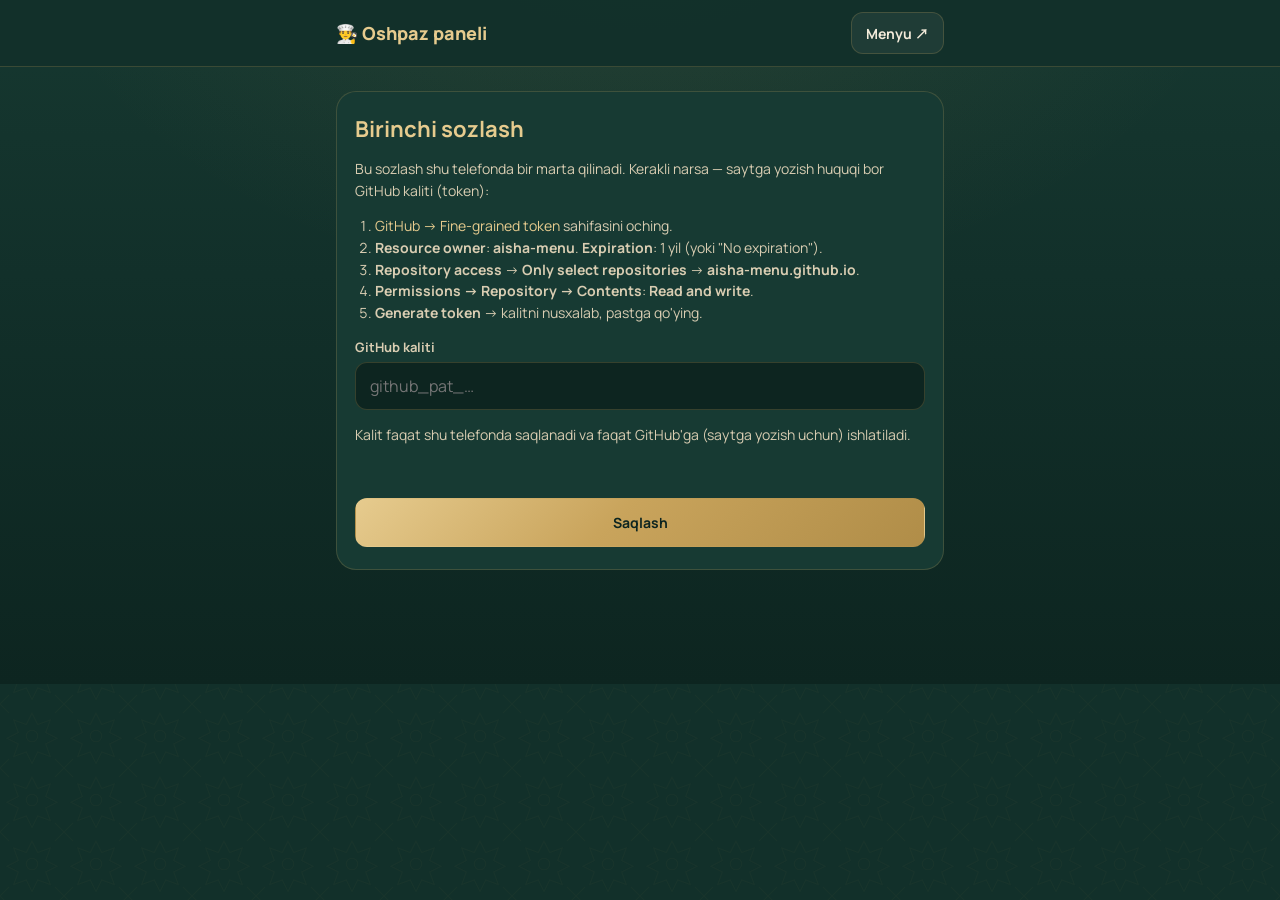
==== commit d02c7741: "Oshpaz paneli: PIN olib tashlandi (eski kalit bir martalik PIN bilan saqlanib qoladi); Qaytadan sozl" ====
--- a/oshpaz.html
+++ b/oshpaz.html
@@ -52,7 +52,7 @@
     .sw::after { content: ""; position: absolute; top: 3px; left: 3px; width: 26px; height: 26px; border-radius: 50%; background: #fff; transition: transform .2s; }
     .dish:not(.off) .sw { background: #3fae5a; }
     .dish:not(.off) .sw::after { transform: translateX(22px); }
-    .state { font-size: 11px; font-weight: 800; width: 52px; text-align: center; flex: none; }
+    .state { font-size: 11px; font-weight: 800; width: 58px; text-align: center; flex: none; }
     .dish:not(.off) .state { color: #6fd38a; }
     .dish.off .state { color: #ff9b8a; }
     .vid { display: flex; align-items: center; gap: 12px; padding: 10px; border-radius: 14px; background: var(--card); border: 1px solid var(--line); margin-bottom: 8px; }
@@ -73,11 +73,10 @@
   <header class="top"><div class="wrap">
     <h1>👨‍🍳 Oshpaz paneli</h1>
     <a class="btn" href="./" target="_blank">Menyu ↗</a>
-    <button class="btn" id="lock" hidden>🔒</button>
   </div></header>
 
   <main class="wrap">
-    <!-- 1) first time on this phone: GitHub key + PIN -->
+    <!-- 1) first time on this phone: GitHub key only -->
     <section class="panel" id="setup" hidden>
       <h2>Birinchi sozlash</h2>
       <p>Bu sozlash shu telefonda bir marta qilinadi. Kerakli narsa — saytga yozish huquqi bor GitHub kaliti (token):</p>
@@ -90,21 +89,19 @@
       </ol>
       <label for="token">GitHub kaliti</label>
       <input id="token" type="password" autocomplete="off" placeholder="github_pat_…">
-      <label for="pin1">Yangi PIN-kod (kamida 4 raqam)</label>
-      <input id="pin1" class="pin" type="password" inputmode="numeric" autocomplete="new-password" maxlength="8">
-      <label for="pin2">PIN-kodni takrorlang</label>
-      <input id="pin2" class="pin" type="password" inputmode="numeric" autocomplete="new-password" maxlength="8">
+      <p>Kalit faqat shu telefonda saqlanadi va faqat GitHub'ga (saytga yozish uchun) ishlatiladi.</p>
       <p class="err" id="setup-err"></p>
       <div class="row-btns"><button class="btn gold" id="setup-save">Saqlash</button></div>
     </section>
 
-    <!-- 2) every visit: PIN -->
+    <!-- 2) one time only, for a phone set up with the old PIN version: unlock the saved key, then PIN is gone for good -->
     <section class="panel" id="login" hidden>
-      <h2>PIN-kodni kiriting</h2>
+      <h2>Bir martalik yangilanish</h2>
+      <p>Panel endi PIN so'ramaydi. Saqlangan kalitni ochish uchun eski PIN-kodni <b>oxirgi marta</b> kiriting — kalitni qayta kiritish shart emas.</p>
       <input id="pin" class="pin" type="password" inputmode="numeric" autocomplete="current-password" maxlength="8" autofocus>
       <p class="err" id="login-err"></p>
-      <div class="row-btns"><button class="btn gold" id="login-go">Kirish</button></div>
-      <div class="row-btns"><button class="btn danger" id="reset">PIN esdan chiqdi — qaytadan sozlash</button></div>
+      <div class="row-btns"><button class="btn gold" id="login-go">Davom etish</button></div>
+      <div class="row-btns"><button class="btn danger" id="reset">PIN esdan chiqdi — kalitni qaytadan kiritish</button></div>
     </section>
 
     <!-- 3) the panel -->
@@ -113,7 +110,7 @@
 
       <div id="tab-dishes">
         <p class="summary" id="summary"></p>
-        <p class="summary">Taomni bosing: <b style="color:#6fd38a">BOR</b> ↔ <b style="color:#ff9b8a">YO'Q</b>. "Yo'q" taomlar mijozlarga ko'rinmaydi. O'zgarish saytda 1–2 daqiqada chiqadi.</p>
+        <p class="summary">Taomni bosing: <b style="color:#6fd38a">BOR</b> ↔ <b style="color:#ff9b8a">TUGADI</b>. Tugagan taomlar mijozlarga umuman ko'rinmaydi (bo'limdagi hammasi tugasa, bo'lim ham yashirinadi). O'zgarish saytda 1–2 daqiqada chiqadi.</p>
         <input class="search" id="search" type="search" placeholder="🔍 Qidirish…">
         <div id="dishes"></div>
       </div>
@@ -131,6 +128,7 @@
         </div>
         <div id="videos"></div>
       </div>
+      <div class="row-btns" style="margin-top:28px"><button class="btn danger" id="reset-app" hidden>Qaytadan sozlash (kalitni o'chirish)</button></div>
     </section>
   </main>
 
@@ -140,27 +138,24 @@
   (function () {
     "use strict";
     const REPO = "aisha-menu/aisha-menu.github.io", BRANCH = "main";
-    const KEY = "aisha_chef_key";   // GitHub token, encrypted with the PIN (AES-GCM, key from PBKDF2)
+    const KEY = "aisha_chef_token";      // GitHub token, kept only in this phone's browser storage
+    const OLD_KEY = "aisha_chef_key";    // older version: token encrypted with a PIN (read once, then removed)
     const $ = (s) => document.querySelector(s);
     const esc = (s) => String(s).replace(/[&<>"]/g, (c) => ({ "&": "&amp;", "<": "&lt;", ">": "&gt;", '"': "&quot;" }[c]));
     const store = {
-      get() { try { return JSON.parse(localStorage.getItem(KEY)); } catch (e) { return null; } },
-      set(v) { try { localStorage.setItem(KEY, JSON.stringify(v)); return true; } catch (e) { return false; } },
-      del() { try { localStorage.removeItem(KEY); } catch (e) { /* ignore */ } }
+      get() { try { return localStorage.getItem(KEY); } catch (e) { return null; } },
+      set(v) { try { localStorage.setItem(KEY, v); return localStorage.getItem(KEY) === v; } catch (e) { return false; } },
+      old() { try { return JSON.parse(localStorage.getItem(OLD_KEY)); } catch (e) { return null; } },
+      del() { try { localStorage.removeItem(KEY); localStorage.removeItem(OLD_KEY); } catch (e) { /* ignore */ } }
     };
 
-    /* ---------- PIN-encrypted token ---------- */
+    /* ---------- old PIN-encrypted token (only to carry it over once) ---------- */
     const enc = new TextEncoder(), dec = new TextDecoder();
     const b64 = (buf) => btoa(String.fromCharCode(...new Uint8Array(buf)));
     const unb64 = (s) => Uint8Array.from(atob(s), (c) => c.charCodeAt(0));
     async function keyFrom(pin, salt) {
       const base = await crypto.subtle.importKey("raw", enc.encode(pin), "PBKDF2", false, ["deriveKey"]);
       return crypto.subtle.deriveKey({ name: "PBKDF2", salt, iterations: 250000, hash: "SHA-256" }, base, { name: "AES-GCM", length: 256 }, false, ["encrypt", "decrypt"]);
-    }
-    async function seal(token, pin) {
-      const salt = crypto.getRandomValues(new Uint8Array(16)), iv = crypto.getRandomValues(new Uint8Array(12));
-      const ct = await crypto.subtle.encrypt({ name: "AES-GCM", iv }, await keyFrom(pin, salt), enc.encode(token));
-      return { salt: b64(salt), iv: b64(iv), ct: b64(ct) };
     }
     async function unseal(box, pin) {
       const pt = await crypto.subtle.decrypt({ name: "AES-GCM", iv: unb64(box.iv) }, await keyFrom(pin, unb64(box.salt)), unb64(box.ct));
@@ -210,14 +205,12 @@
     }
 
     /* ---------- screens ---------- */
-    function show(id) { ["setup", "login", "app"].forEach((s) => { $("#" + s).hidden = s !== id; }); $("#lock").hidden = id !== "app"; }
+    function show(id) { ["setup", "login", "app"].forEach((s) => { $("#" + s).hidden = s !== id; }); $("#reset-app").hidden = id !== "app"; }
 
     $("#setup-save").addEventListener("click", async () => {
-      const t = $("#token").value.trim(), p1 = $("#pin1").value, p2 = $("#pin2").value, err = $("#setup-err");
+      const t = $("#token").value.trim(), err = $("#setup-err");
       err.textContent = "";
       if (!t) return (err.textContent = "Kalitni kiriting.");
-      if (!/^\d{4,8}$/.test(p1)) return (err.textContent = "PIN 4–8 ta raqamdan iborat bo'lsin.");
-      if (p1 !== p2) return (err.textContent = "PIN-kodlar bir xil emas.");
       $("#setup-save").disabled = true; err.textContent = "Tekshirilmoqda…";
       token = t;
       try {
@@ -225,8 +218,9 @@
         if (!r.ok) throw Object.assign(new Error(), { status: r.status });
         const repo = await r.json();
         if (!repo.permissions || !repo.permissions.push) throw Object.assign(new Error(), { status: 403 });
-        if (!store.set(await seal(t, p1))) throw new Error("storage");
-        err.textContent = ""; start();
+        if (!store.set(t)) throw new Error("storage");
+        try { localStorage.removeItem(OLD_KEY); } catch (e) { /* ignore */ }
+        $("#token").value = ""; err.textContent = ""; start();
       } catch (e) { token = null; err.textContent = e.message === "storage" ? "Brauzer xotirasiga yozib bo'lmadi (yashirin rejimdan chiqing)." : explain(e); }
       $("#setup-save").disabled = false;
     });
@@ -234,13 +228,19 @@
     async function login() {
       const err = $("#login-err");
       err.textContent = "";
-      try { token = await unseal(store.get(), $("#pin").value); start(); }
+      try {
+        token = await unseal(store.old(), $("#pin").value);
+        if (!store.set(token)) throw new Error("storage");
+        try { localStorage.removeItem(OLD_KEY); } catch (e) { /* ignore */ }
+        $("#pin").value = ""; start();
+      }
       catch (e) { err.textContent = "PIN noto'g'ri."; $("#pin").select(); }
     }
     $("#login-go").addEventListener("click", login);
     $("#pin").addEventListener("keydown", (e) => { if (e.key === "Enter") login(); });
-    $("#reset").addEventListener("click", () => { if (confirm("Saqlangan kalit o'chiriladi va qaytadan sozlaysiz. Davom etamizmi?")) { store.del(); show("setup"); } });
-    $("#lock").addEventListener("click", () => { token = null; $("#pin").value = ""; show("login"); });
+    function resetKey() { if (confirm("Saqlangan kalit shu telefondan o'chiriladi va uni qaytadan kiritasiz. Davom etamizmi?")) { store.del(); token = null; show("setup"); } }
+    $("#reset").addEventListener("click", resetKey);
+    $("#reset-app").addEventListener("click", resetKey);
 
     document.querySelectorAll("[data-tab]").forEach((b) => b.addEventListener("click", () => {
       document.querySelectorAll("[data-tab]").forEach((x) => x.classList.toggle("on", x === b));
@@ -269,7 +269,7 @@
       const q = $("#search").value.trim().toLowerCase();
       const items = menu.items.filter((i) => !i.hidden);
       const offCount = items.filter((i) => off.has(i.id)).length;
-      $("#summary").innerHTML = offCount ? `Hozir <b>${offCount} ta</b> taom o'chirilgan (mijozlarga ko'rinmaydi).` : "Hamma taomlar yoqilgan.";
+      $("#summary").innerHTML = offCount ? `Hozir <b>${offCount} ta</b> taom tugagan deb belgilangan (mijozlarga ko'rinmaydi).` : "Hamma taomlar yoqilgan.";
       $("#dishes").innerHTML = menu.categories.map((c) => {
         const list = items.filter((i) => i.cat === c.id && (!q || [i.name.uz, i.name.ko, i.name.en, i.name.ru].join(" ").toLowerCase().includes(q)));
         if (!list.length) return "";
@@ -278,7 +278,7 @@
           return `<div class="dish${off.has(i.id) ? " off" : ""}" data-id="${esc(i.id)}" role="switch" aria-checked="${!off.has(i.id)}" tabindex="0">
             ${pic ? `<img src="${esc(pic)}" alt="" loading="lazy">` : `<div class="noimg">🍽️</div>`}
             <div class="nm"><b>${esc(i.name.uz)}</b><span>${esc(i.name.ko)} · ${i.price.toLocaleString("en-US")}원</span></div>
-            <span class="state">${off.has(i.id) ? "YO'Q" : "BOR"}</span><span class="sw"></span></div>`;
+            <span class="state">${off.has(i.id) ? "TUGADI" : "BOR"}</span><span class="sw"></span></div>`;
         }).join("");
       }).join("") || `<p class="summary">Hech narsa topilmadi.</p>`;
     }
@@ -371,7 +371,8 @@
 
     /* ---------- boot ---------- */
     if (!window.crypto || !crypto.subtle) { show("setup"); $("#setup-err").textContent = "Bu brauzer juda eski. Chrome yoki Safari'ning yangi versiyasini oching."; $("#setup-save").disabled = true; }
-    else show(store.get() ? "login" : "setup");
+    else if (store.get()) { token = store.get(); start(); }
+    else show(store.old() ? "login" : "setup");
   })();
   </script>
 </body>
--- a/style.css
+++ b/style.css
@@ -46,7 +46,7 @@
   background-size: 250% 100%; -webkit-background-clip: text; background-clip: text; -webkit-text-fill-color: transparent;
   filter: drop-shadow(0 4px 18px rgba(201, 164, 92, .35)); animation: shine 5s ease-in-out infinite; }
 @keyframes shine { 0%, 15% { background-position: 100% 0; } 60%, 100% { background-position: 0 0; } }
-.brand-sub { margin: 6px 0 0; color: var(--gold-2); font-weight: 600; letter-spacing: .32em; text-transform: uppercase; font-size: 11.5px; opacity: .85; }
+.brand-sub { word-break: keep-all; line-height: 1.7; margin: 6px 0 0; color: var(--gold-2); font-weight: 600; letter-spacing: .32em; text-transform: uppercase; font-size: 11.5px; opacity: .85; }
 .ornament-line { height: 14px; background: var(--band) repeat-x center; opacity: .75; margin: 16px auto; width: min(320px, 80%); }
 
 /* ---------- HERO ---------- */
